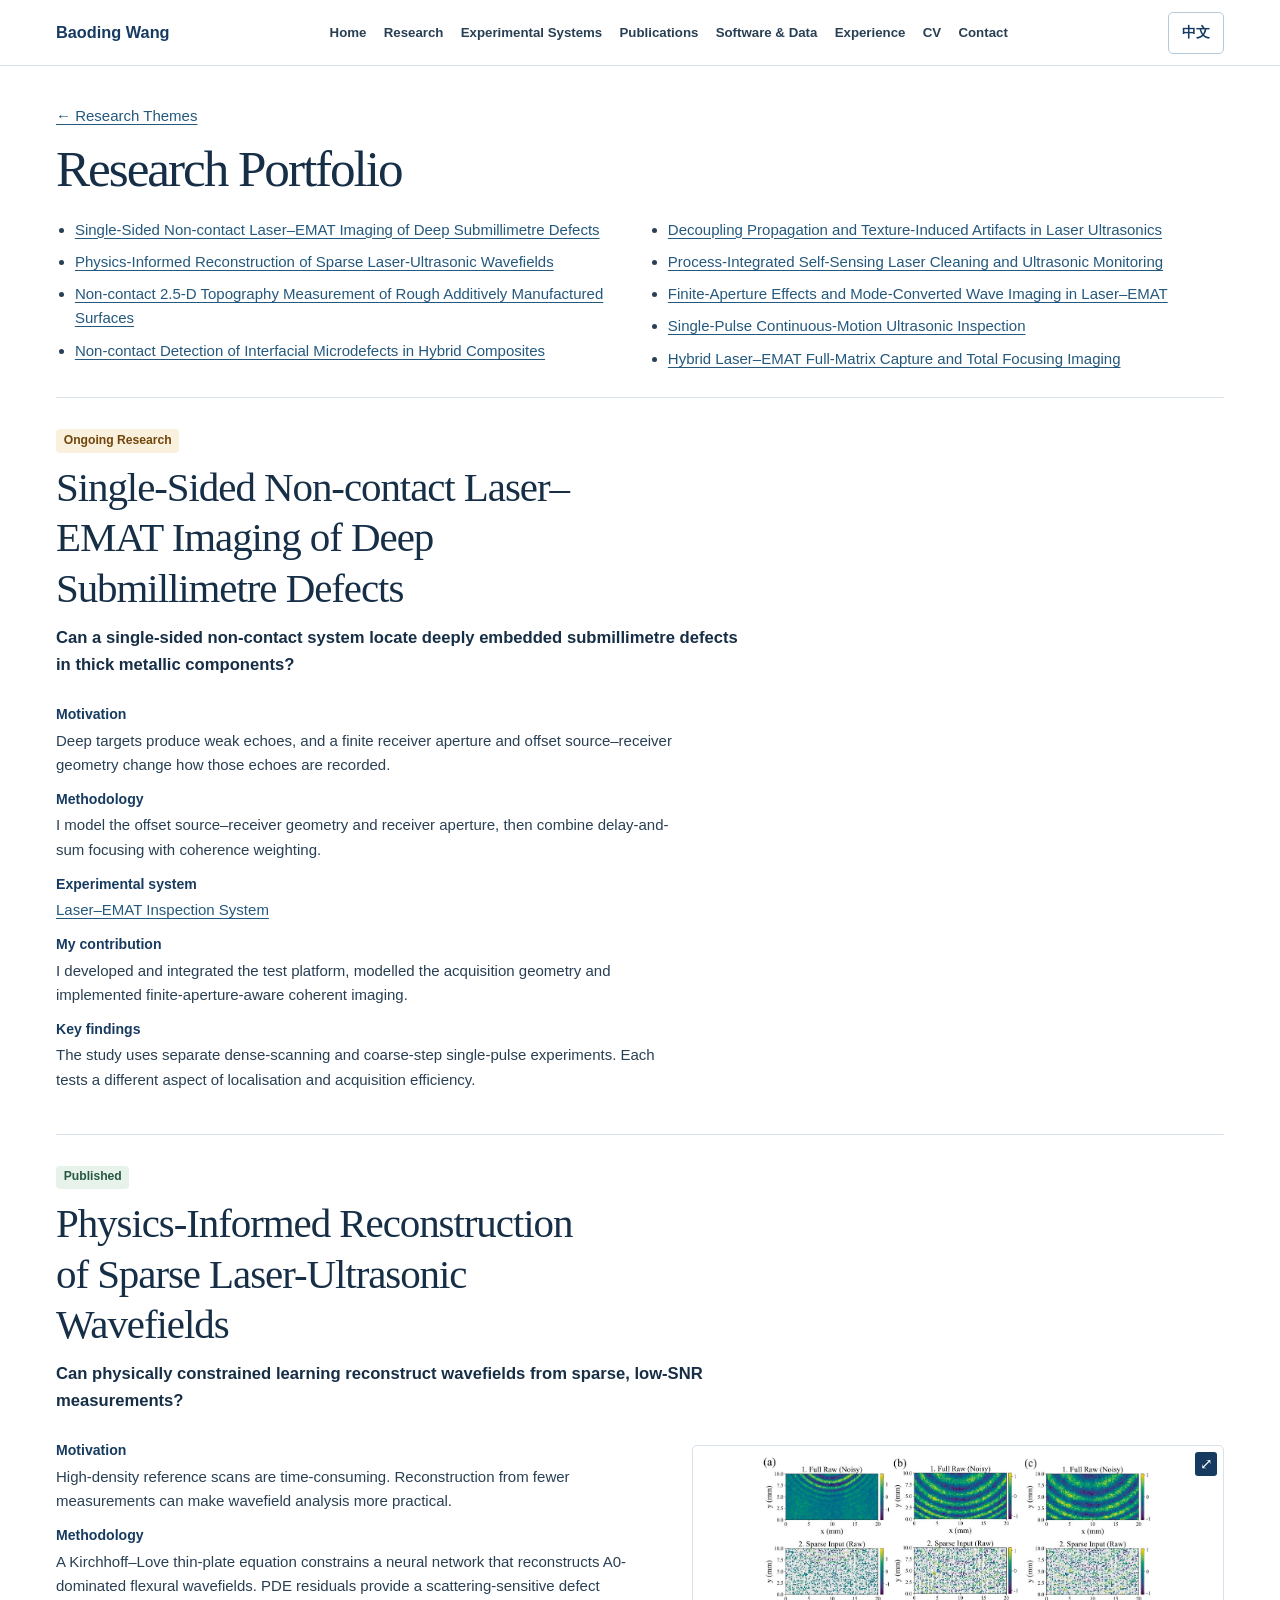
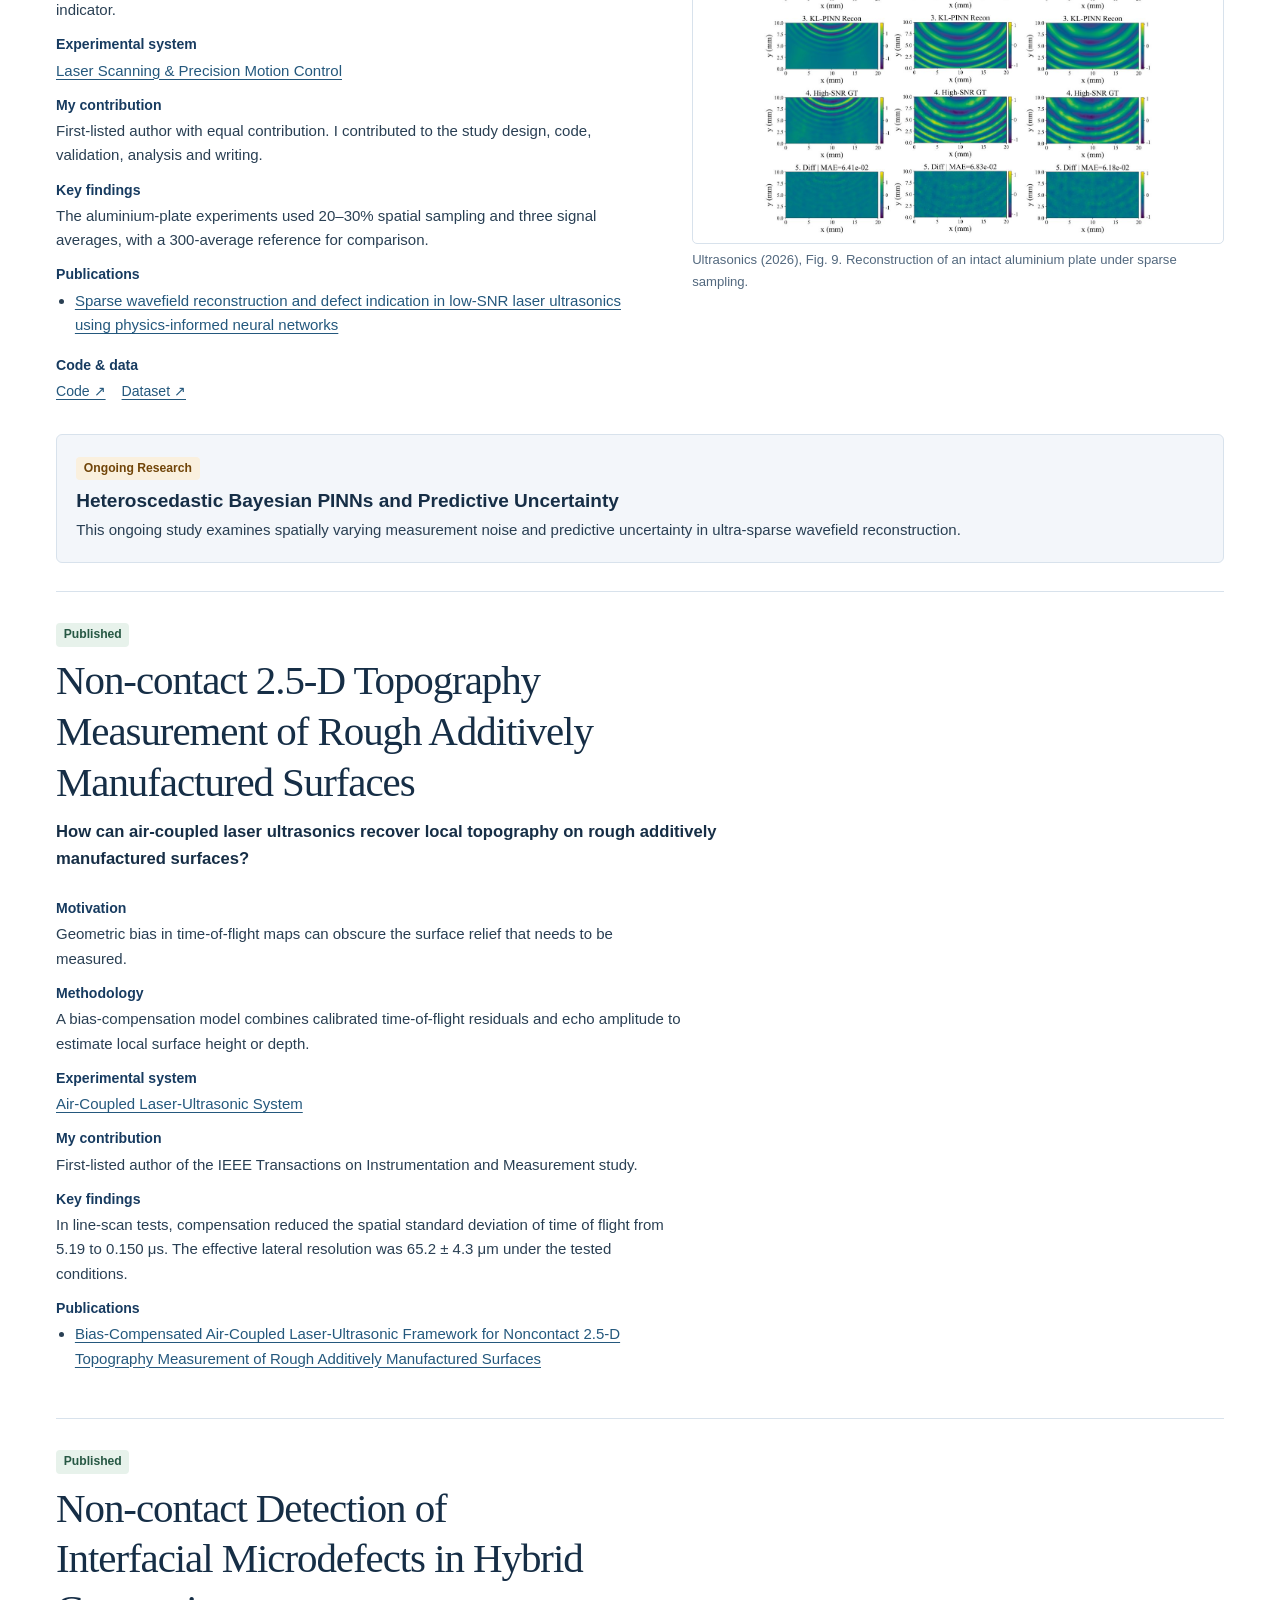
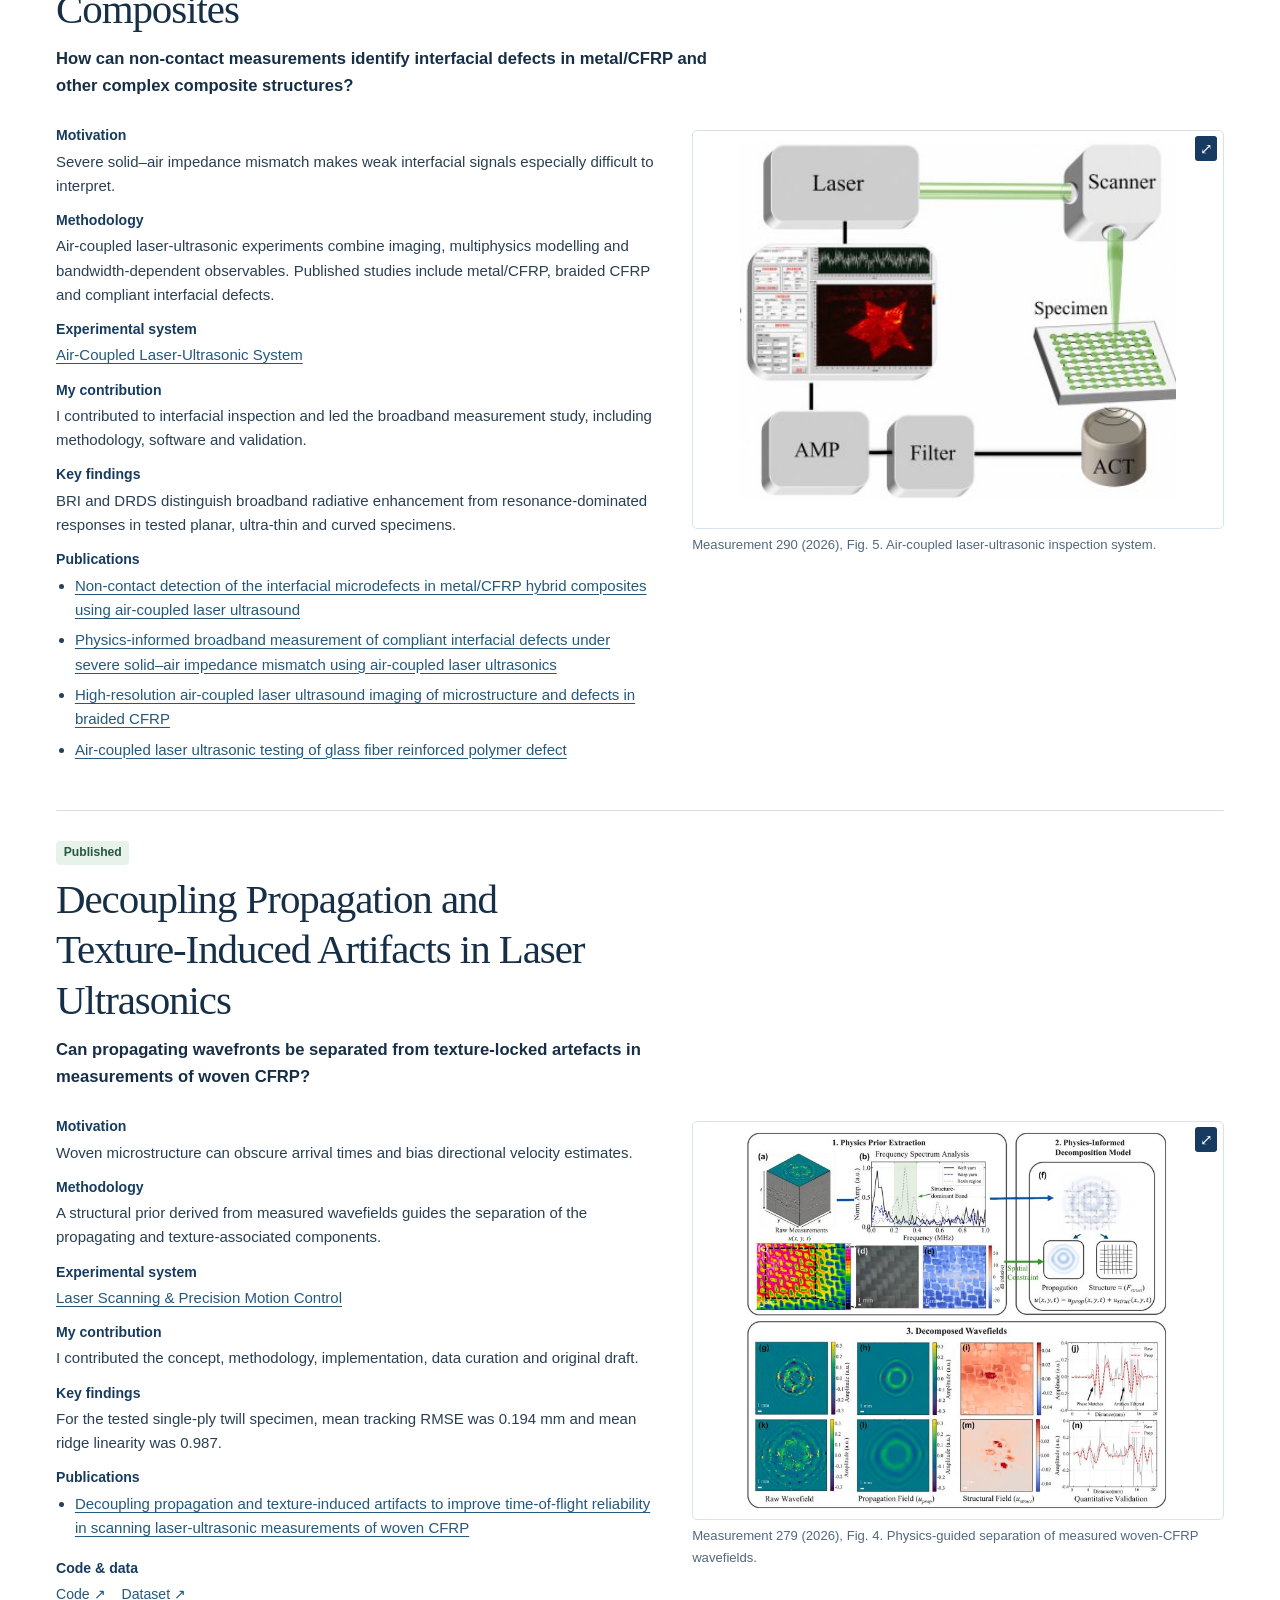
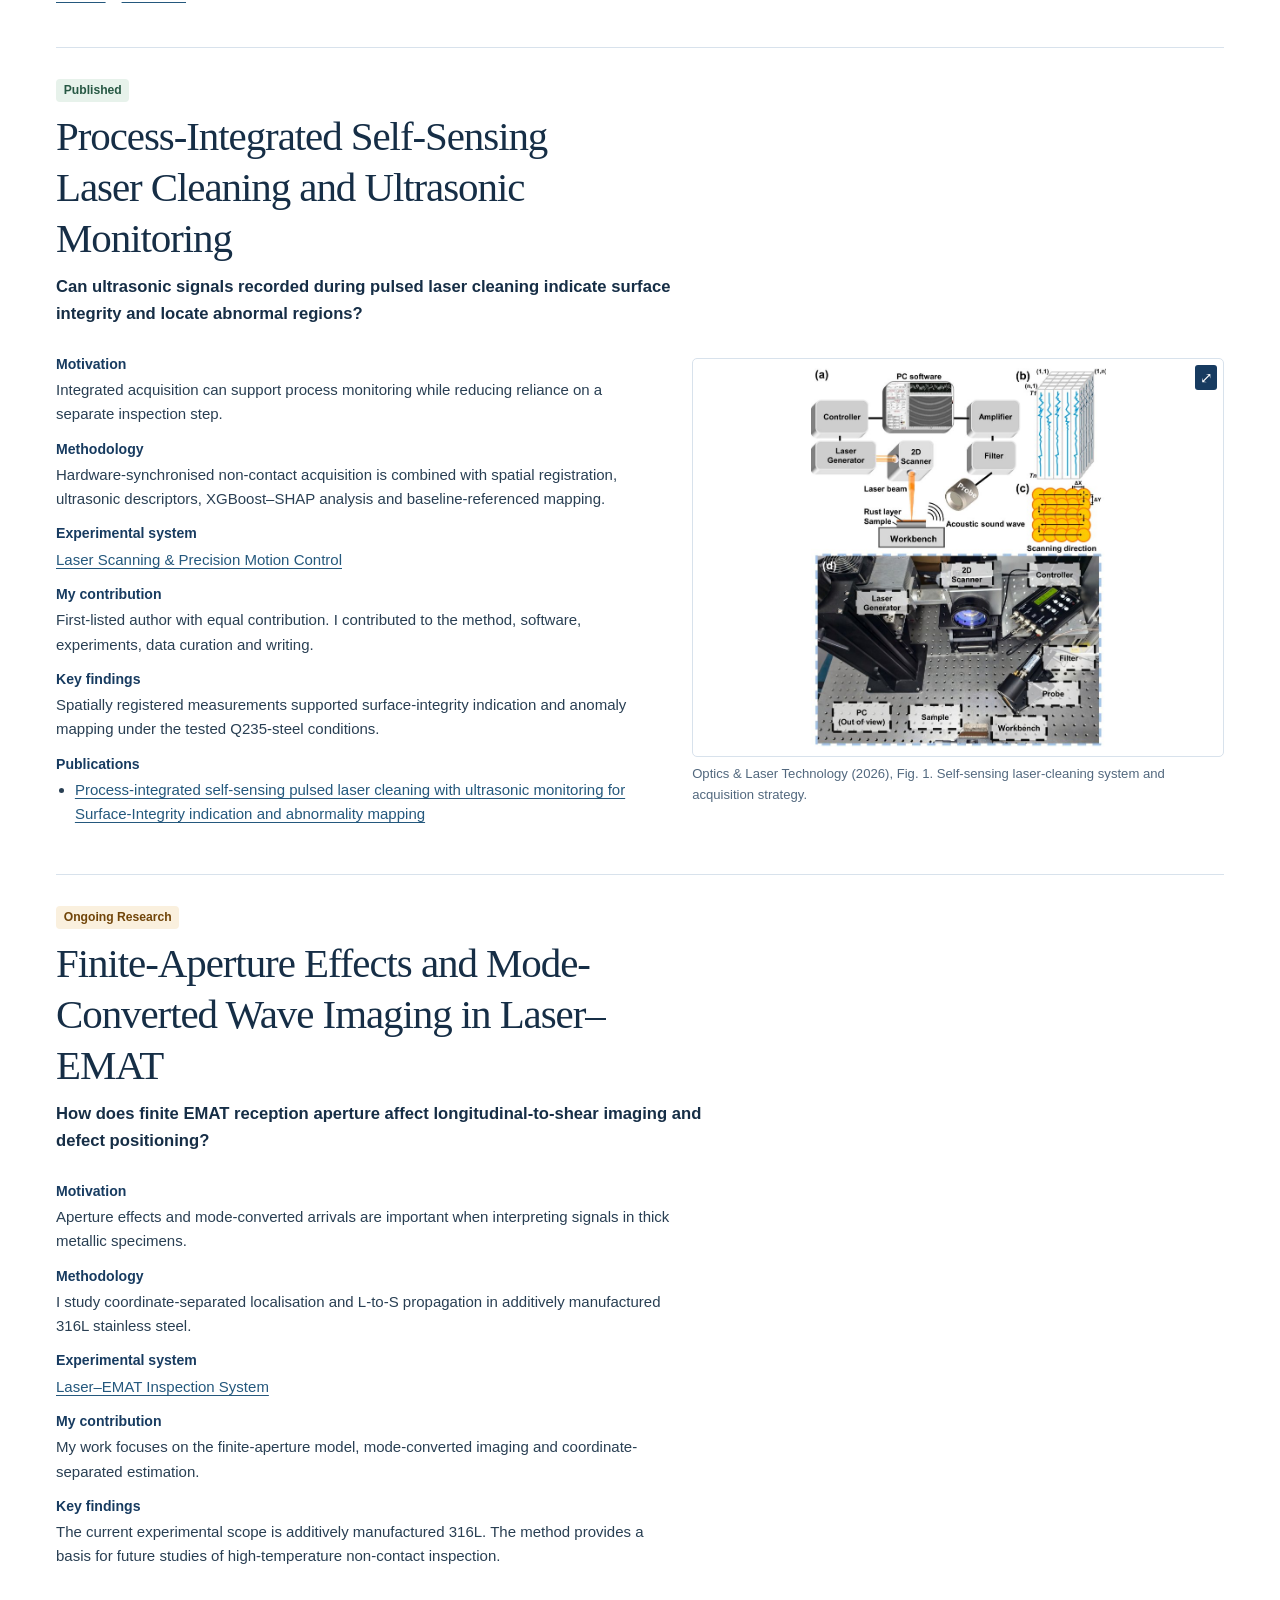
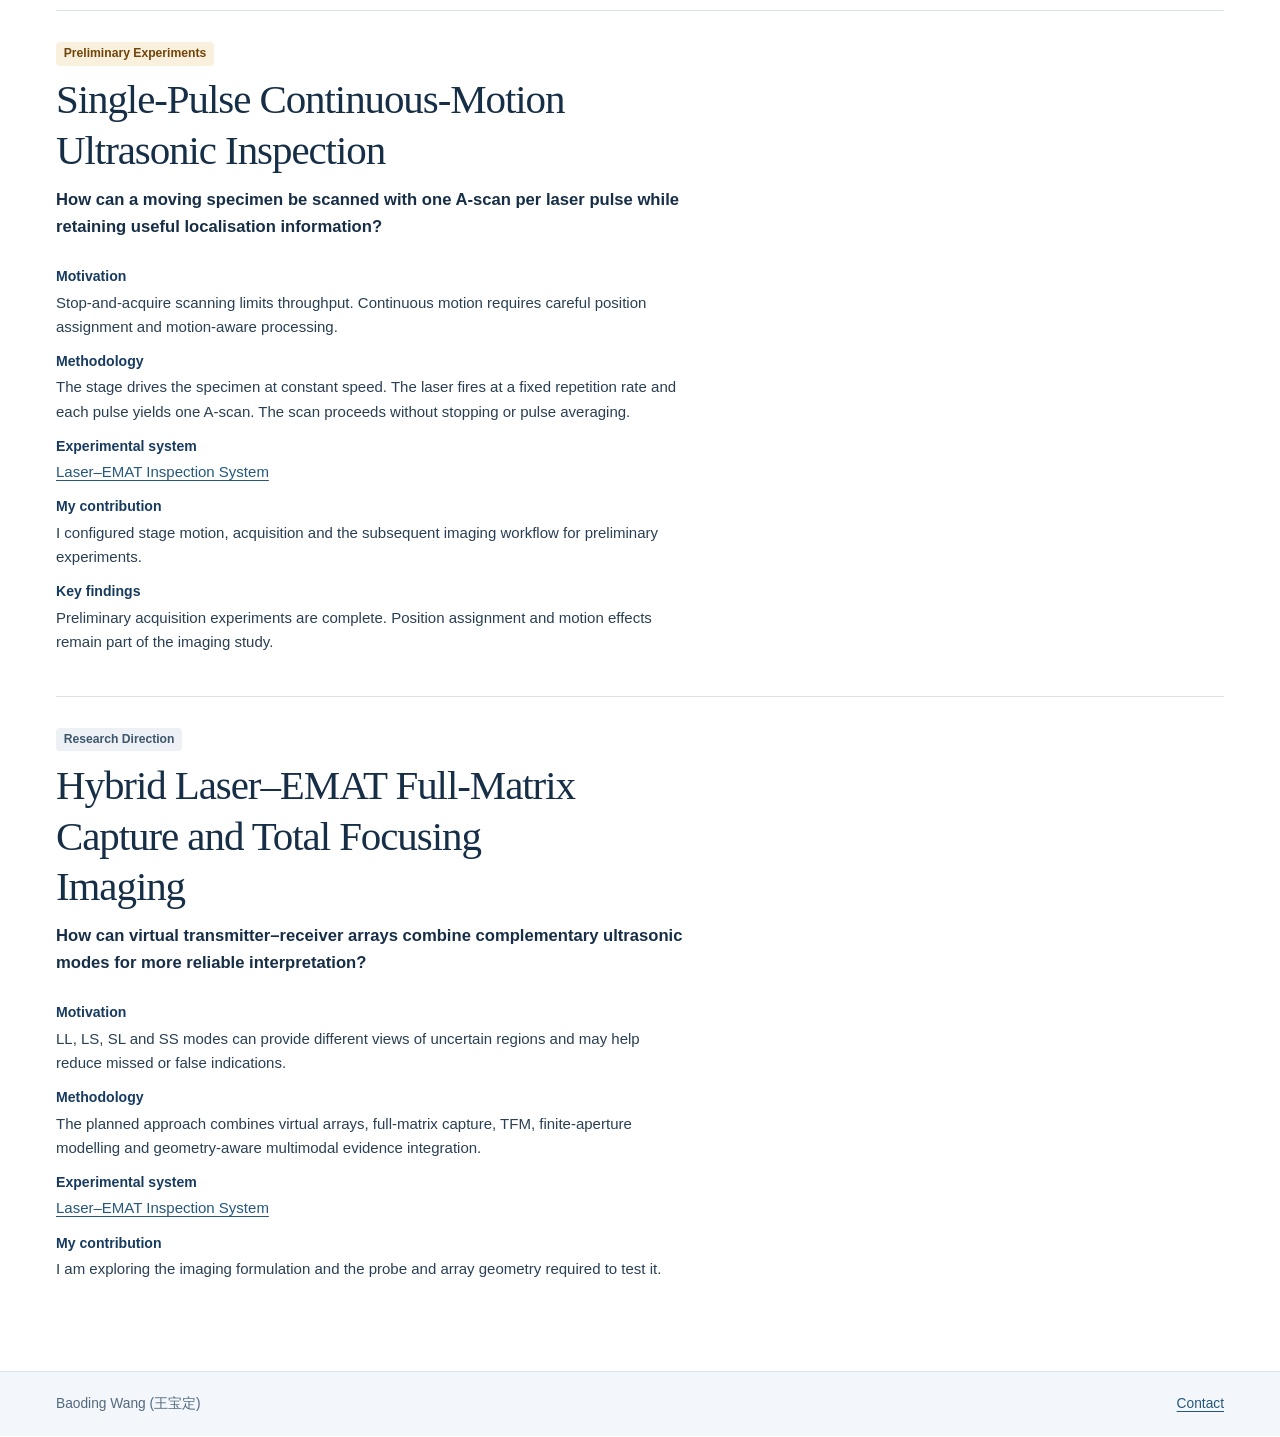
==== research.html @ 57d26bf5 "Rebuild academic homepage as a bilingual research portfolio" ====
<!doctype html>
<html lang="en"><head>
<meta charset="utf-8"><meta name="viewport" content="width=device-width, initial-scale=1">
<meta name="color-scheme" content="light">
<title>Research Portfolio | Baoding Wang</title>
<meta name="description" content="Research portfolio of Baoding Wang. Laser–EMAT, ultrasonic experimental systems, air-coupled measurements and physics-informed ultrasonic imaging.">
<link rel="canonical" href="https://wangbaoding0816.github.io/research.html"><link rel="icon" href="assets/favicon.svg" type="image/svg+xml">
<meta property="og:type" content="website">
<meta property="og:title" content="Research Portfolio | Baoding Wang"><meta property="og:description" content="Research portfolio of Baoding Wang. Laser–EMAT, ultrasonic experimental systems, air-coupled measurements and physics-informed ultrasonic imaging.">
<meta property="og:url" content="https://wangbaoding0816.github.io/research.html"><meta property="og:image" content="https://wangbaoding0816.github.io/assets/images/profile/social-preview.jpg">
<meta property="og:image:width" content="1200"><meta property="og:image:height" content="630">
<meta property="og:image:alt" content="Baoding Wang (王宝定) at Wuhan University">
<meta name="twitter:card" content="summary_large_image">
<script type="application/ld+json">{"@context": "https://schema.org", "@type": "Person", "@id": "https://wangbaoding0816.github.io/#baoding-wang", "name": "Baoding Wang", "alternateName": "王宝定", "url": "https://wangbaoding0816.github.io/", "image": "https://wangbaoding0816.github.io/assets/images/profile/baoding-wang.jpg", "jobTitle": "PhD Student in Mechanical Engineering", "email": "mailto:wangbaoding0522@gmail.com", "affiliation": {"@type": "CollegeOrUniversity", "name": "Wuhan University", "url": "https://en.whu.edu.cn/"}, "sameAs": ["https://github.com/wangbaoding0816", "https://orcid.org/0009-0000-5027-6273"], "knowsAbout": ["Laser ultrasonics", "Laser–EMAT", "Electromagnetic acoustic transducers", "Non-contact nondestructive evaluation", "Ultrasonic experimental systems", "Ultrasonic imaging", "Physics-informed neural networks", "Additive manufacturing inspection"]}</script>
<link rel="stylesheet" href="assets/academic.css">
<script src="assets/academic.js" defer></script>
</head><body data-title-en="Research Portfolio | Baoding Wang" data-title-zh="科研档案 | 王宝定">
<a class="skip" href="#main"><span class="en">Skip to content</span><span class="zh" lang="zh-CN">跳转到正文</span></a>
    <header class="topbar">
      <div class="topbar-inner">
        <a href="index.html#about" class="wordmark"><span class="en">Baoding Wang</span><span class="zh" lang="zh-CN">王宝定</span></a>
        <nav class="topnav" id="site-nav" aria-label="Main navigation" data-label-zh="主导航"><a href="index.html#about"><span class="en">Home</span><span class="zh" lang="zh-CN">首页</span></a><a href="#research"><span class="en">Research</span><span class="zh" lang="zh-CN">科学研究</span></a><a href="index.html#experimental-systems"><span class="en">Experimental Systems</span><span class="zh" lang="zh-CN">实验系统</span></a><a href="index.html#publications"><span class="en">Publications</span><span class="zh" lang="zh-CN">学术成果</span></a><a href="index.html#software-data"><span class="en">Software &amp; Data</span><span class="zh" lang="zh-CN">软件与数据</span></a><a href="index.html#experience"><span class="en">Experience</span><span class="zh" lang="zh-CN">个人经历</span></a><a href="index.html#cv"><span class="en">CV</span><span class="zh" lang="zh-CN">学术简历</span></a><a href="index.html#contact"><span class="en">Contact</span><span class="zh" lang="zh-CN">联系合作</span></a></nav>
        <div class="topbar-controls">
          <button id="menu-toggle" type="button" aria-controls="site-nav" aria-expanded="false" hidden><span class="en">Menu</span><span class="zh" lang="zh-CN">菜单</span></button>
          <button id="language" type="button" lang="zh-CN" hidden>中文</button>
        </div>
      </div>
    </header><main id="main" tabindex="-1"><div class="wrap archive" id="research">
      <header class="archive-header">
        <a href="index.html#research"><span class="en">← Research Themes</span><span class="zh" lang="zh-CN">← 核心研究方向</span></a>
        <h1><span class="en">Research Portfolio</span><span class="zh" lang="zh-CN">科研档案</span></h1>
        <ul class="project-index"><li><a href="#deep-laser-emat"><span class="en">Single-Sided Non-contact Laser–EMAT Imaging of Deep Submillimetre Defects</span><span class="zh" lang="zh-CN">单侧非接触 Laser–EMAT 深层亚毫米缺陷成像</span></a></li><li><a href="#sparse-wavefields"><span class="en">Physics-Informed Reconstruction of Sparse Laser-Ultrasonic Wavefields</span><span class="zh" lang="zh-CN">物理信息神经网络与稀疏激光超声波场重建</span></a></li><li><a href="#am-topography"><span class="en">Non-contact 2.5-D Topography Measurement of Rough Additively Manufactured Surfaces</span><span class="zh" lang="zh-CN">粗糙增材制造表面的非接触 2.5-D 形貌测量</span></a></li><li><a href="#hybrid-composites"><span class="en">Non-contact Detection of Interfacial Microdefects in Hybrid Composites</span><span class="zh" lang="zh-CN">混合复合材料界面微缺陷的非接触检测</span></a></li><li><a href="#propagation-texture"><span class="en">Decoupling Propagation and Texture-Induced Artifacts in Laser Ultrasonics</span><span class="zh" lang="zh-CN">激光超声传播波场与织构诱导伪影解耦</span></a></li><li><a href="#self-sensing-cleaning"><span class="en">Process-Integrated Self-Sensing Laser Cleaning and Ultrasonic Monitoring</span><span class="zh" lang="zh-CN">激光清洗过程集成超声自感知监测</span></a></li><li><a href="#mode-conversion"><span class="en">Finite-Aperture Effects and Mode-Converted Wave Imaging in Laser–EMAT</span><span class="zh" lang="zh-CN">Laser–EMAT 有限孔径效应与模式转换波成像</span></a></li><li><a href="#continuous-motion"><span class="en">Single-Pulse Continuous-Motion Ultrasonic Inspection</span><span class="zh" lang="zh-CN">单脉冲连续运动超声检测</span></a></li><li><a href="#hybrid-fmc-tfm"><span class="en">Hybrid Laser–EMAT Full-Matrix Capture and Total Focusing Imaging</span><span class="zh" lang="zh-CN">混合 Laser–EMAT 全矩阵采集与全聚焦成像</span></a></li></ul>
      </header>
      <div class="project-list" id="ongoing"><article class="project" id="deep-laser-emat">
          <div class="card-heading"><span class="status status-ongoing"><span class="en">Ongoing Research</span><span class="zh" lang="zh-CN">在研</span></span><h2><span class="en">Single-Sided Non-contact Laser–EMAT Imaging of Deep Submillimetre Defects</span><span class="zh" lang="zh-CN">单侧非接触 Laser–EMAT 深层亚毫米缺陷成像</span></h2></div>
          <p class="research-question"><span class="en">Can a single-sided non-contact system locate deeply embedded submillimetre defects in thick metallic components?</span><span class="zh" lang="zh-CN">能否用单侧非接触系统定位厚壁金属构件中的深层亚毫米缺陷？</span></p>
          <div class="project-content no-figure"><dl class="details-grid"><div><dt><span class="en">Motivation</span><span class="zh" lang="zh-CN">研究动机</span></dt><dd><span class="en">Deep targets produce weak echoes, and a finite receiver aperture and offset source–receiver geometry change how those echoes are recorded.</span><span class="zh" lang="zh-CN">深层目标回波较弱，有限接收孔径和偏置收发几何会改变回波的记录方式。</span></dd></div><div><dt><span class="en">Methodology</span><span class="zh" lang="zh-CN">研究方法</span></dt><dd><span class="en">I model the offset source–receiver geometry and receiver aperture, then combine delay-and-sum focusing with coherence weighting.</span><span class="zh" lang="zh-CN">对偏置收发几何和接收孔径建模，结合延时叠加聚焦与相干加权。</span></dd></div><div><dt><span class="en">Experimental system</span><span class="zh" lang="zh-CN">实验系统</span></dt><dd><a href="index.html#system-laser-emat"><span class="en">Laser–EMAT Inspection System</span><span class="zh" lang="zh-CN">激光–电磁超声检测系统</span></a></dd></div><div><dt><span class="en">My contribution</span><span class="zh" lang="zh-CN">个人贡献</span></dt><dd><span class="en">I developed and integrated the test platform, modelled the acquisition geometry and implemented finite-aperture-aware coherent imaging.</span><span class="zh" lang="zh-CN">搭建并集成实验平台，建立收发几何模型，实现有限孔径相干成像。</span></dd></div><div><dt><span class="en">Key findings</span><span class="zh" lang="zh-CN">主要结果</span></dt><dd><span class="en">The study uses separate dense-scanning and coarse-step single-pulse experiments. Each tests a different aspect of localisation and acquisition efficiency.</span><span class="zh" lang="zh-CN">研究分别采用密集扫查和粗步距单脉冲实验，分别检验定位表现与采集效率。</span></dd></div></dl></div>

        </article><article class="project" id="sparse-wavefields">
          <div class="card-heading"><span class="status status-published"><span class="en">Published</span><span class="zh" lang="zh-CN">已发表</span></span><h2><span class="en">Physics-Informed Reconstruction of Sparse Laser-Ultrasonic Wavefields</span><span class="zh" lang="zh-CN">物理信息神经网络与稀疏激光超声波场重建</span></h2></div>
          <p class="research-question"><span class="en">Can physically constrained learning reconstruct wavefields from sparse, low-SNR measurements?</span><span class="zh" lang="zh-CN">能否利用物理约束学习从稀疏、低信噪比测量中恢复波场？</span></p>
          <div class="project-content"><dl class="details-grid"><div><dt><span class="en">Motivation</span><span class="zh" lang="zh-CN">研究动机</span></dt><dd><span class="en">High-density reference scans are time-consuming. Reconstruction from fewer measurements can make wavefield analysis more practical.</span><span class="zh" lang="zh-CN">高密度参考扫查耗时较长，降低采样需求有助于波场分析的实际应用。</span></dd></div><div><dt><span class="en">Methodology</span><span class="zh" lang="zh-CN">研究方法</span></dt><dd><span class="en">A Kirchhoff–Love thin-plate equation constrains a neural network that reconstructs A0-dominated flexural wavefields. PDE residuals provide a scattering-sensitive defect indicator.</span><span class="zh" lang="zh-CN">以 Kirchhoff–Love 薄板方程约束神经网络，重建 A0 模态主导的弯曲波场，并以偏微分方程残差构建对散射敏感的缺陷指示。</span></dd></div><div><dt><span class="en">Experimental system</span><span class="zh" lang="zh-CN">实验系统</span></dt><dd><a href="index.html#system-motion-control"><span class="en">Laser Scanning &amp; Precision Motion Control</span><span class="zh" lang="zh-CN">激光扫描与精密运动控制</span></a></dd></div><div><dt><span class="en">My contribution</span><span class="zh" lang="zh-CN">个人贡献</span></dt><dd><span class="en">First-listed author with equal contribution. I contributed to the study design, code, validation, analysis and writing.</span><span class="zh" lang="zh-CN">列名第一、共同贡献，参与研究构思、软件开发、验证、分析与撰写。</span></dd></div><div><dt><span class="en">Key findings</span><span class="zh" lang="zh-CN">主要结果</span></dt><dd><span class="en">The aluminium-plate experiments used 20–30% spatial sampling and three signal averages, with a 300-average reference for comparison.</span><span class="zh" lang="zh-CN">铝板实验使用 20–30% 空间采样和 3 次平均，与 300 次平均的参考扫查比较。</span></dd></div><div><dt><span class="en">Publications</span><span class="zh" lang="zh-CN">关联论文</span></dt><dd><ul class="reference-list"><li><a href="index.html#paper-sparse-pinn"><span class="en">Sparse wavefield reconstruction and defect indication in low-SNR laser ultrasonics using physics-informed neural networks</span><span class="zh" lang="zh-CN">基于物理信息神经网络的低信噪比激光超声稀疏波场重建与缺陷指示</span></a></li></ul></dd></div><div><dt><span class="en">Code &amp; data</span><span class="zh" lang="zh-CN">代码与数据</span></dt><dd><div class="resource-links"><a href="https://github.com/wangbaoding0816/Laser_Ultrasound_Reconstruction_PINN" target="_blank" rel="noopener noreferrer"><span class="en">Code ↗</span><span class="zh" lang="zh-CN">代码 ↗</span></a><a href="https://github.com/wangbaoding0816/Laser_Ultrasound_Reconstruction_PINN/tree/main/data" target="_blank" rel="noopener noreferrer"><span class="en">Dataset ↗</span><span class="zh" lang="zh-CN">数据 ↗</span></a></div></dd></div></dl><figure class="research-visual">
      <a class="figure-link" href="assets/images/wavefield-reconstruction/pinn-wavefields.jpg" data-figure>
        <img src="assets/images/wavefield-reconstruction/pinn-wavefields.jpg" width="1057" height="1004" alt="Raw and sparsely sampled ultrasonic measurements, KL-PINN reconstructions, reference wavefields and error maps." data-alt-zh="原始与稀疏采样的超声测量、KL-PINN 重建、参考波场和误差图。" loading="lazy" decoding="async">
        <span class="figure-expand" aria-hidden="true">⤢</span>
      </a>
      <figcaption><span class="en">Ultrasonics (2026), Fig. 9. Reconstruction of an intact aluminium plate under sparse sampling.</span><span class="zh" lang="zh-CN">Ultrasonics（2026）图 9。稀疏采样条件下的完整铝板波场重建。</span></figcaption>
    </figure></div>
          <aside class="csc" id="bayesian-pinn"><span class="status status-ongoing"><span class="en">Ongoing Research</span><span class="zh" lang="zh-CN">在研</span></span><h3><span class="en">Heteroscedastic Bayesian PINNs and Predictive Uncertainty</span><span class="zh" lang="zh-CN">异方差贝叶斯 PINN 与预测不确定性</span></h3><p><span class="en">This ongoing study examines spatially varying measurement noise and predictive uncertainty in ultra-sparse wavefield reconstruction.</span><span class="zh" lang="zh-CN">该在研工作研究超稀疏波场重建中的空间变化测量噪声与预测不确定性。</span></p></aside>
        </article><article class="project" id="am-topography">
          <div class="card-heading"><span class="status status-published"><span class="en">Published</span><span class="zh" lang="zh-CN">已发表</span></span><h2><span class="en">Non-contact 2.5-D Topography Measurement of Rough Additively Manufactured Surfaces</span><span class="zh" lang="zh-CN">粗糙增材制造表面的非接触 2.5-D 形貌测量</span></h2></div>
          <p class="research-question"><span class="en">How can air-coupled laser ultrasonics recover local topography on rough additively manufactured surfaces?</span><span class="zh" lang="zh-CN">如何利用空耦激光超声重建粗糙增材制造表面的局部形貌？</span></p>
          <div class="project-content no-figure"><dl class="details-grid"><div><dt><span class="en">Motivation</span><span class="zh" lang="zh-CN">研究动机</span></dt><dd><span class="en">Geometric bias in time-of-flight maps can obscure the surface relief that needs to be measured.</span><span class="zh" lang="zh-CN">到时图中的几何偏差会掩盖待测表面起伏。</span></dd></div><div><dt><span class="en">Methodology</span><span class="zh" lang="zh-CN">研究方法</span></dt><dd><span class="en">A bias-compensation model combines calibrated time-of-flight residuals and echo amplitude to estimate local surface height or depth.</span><span class="zh" lang="zh-CN">通过偏差补偿将标定后的飞行时间残差与回波幅值结合，估计局部表面高度或深度。</span></dd></div><div><dt><span class="en">Experimental system</span><span class="zh" lang="zh-CN">实验系统</span></dt><dd><a href="index.html#system-air-coupled"><span class="en">Air-Coupled Laser-Ultrasonic System</span><span class="zh" lang="zh-CN">空耦激光超声检测系统</span></a></dd></div><div><dt><span class="en">My contribution</span><span class="zh" lang="zh-CN">个人贡献</span></dt><dd><span class="en">First-listed author of the IEEE Transactions on Instrumentation and Measurement study.</span><span class="zh" lang="zh-CN">IEEE Transactions on Instrumentation and Measurement 论文列名第一。</span></dd></div><div><dt><span class="en">Key findings</span><span class="zh" lang="zh-CN">主要结果</span></dt><dd><span class="en">In line-scan tests, compensation reduced the spatial standard deviation of time of flight from 5.19 to 0.150 μs. The effective lateral resolution was 65.2 ± 4.3 μm under the tested conditions.</span><span class="zh" lang="zh-CN">直线扫查中，补偿将飞行时间的空间标准差从 5.19 μs 降至 0.150 μs。测试条件下有效横向分辨率为 65.2 ± 4.3 μm。</span></dd></div><div><dt><span class="en">Publications</span><span class="zh" lang="zh-CN">关联论文</span></dt><dd><ul class="reference-list"><li><a href="index.html#paper-tim-topography"><span class="en">Bias-Compensated Air-Coupled Laser-Ultrasonic Framework for Noncontact 2.5-D Topography Measurement of Rough Additively Manufactured Surfaces</span><span class="zh" lang="zh-CN">基于偏差补偿空耦激光超声框架的增材制造粗糙表面非接触 2.5-D 形貌测量</span></a></li></ul></dd></div></dl></div>

        </article><article class="project" id="hybrid-composites">
          <div class="card-heading"><span class="status status-published"><span class="en">Published</span><span class="zh" lang="zh-CN">已发表</span></span><h2><span class="en">Non-contact Detection of Interfacial Microdefects in Hybrid Composites</span><span class="zh" lang="zh-CN">混合复合材料界面微缺陷的非接触检测</span></h2></div>
          <p class="research-question"><span class="en">How can non-contact measurements identify interfacial defects in metal/CFRP and other complex composite structures?</span><span class="zh" lang="zh-CN">如何用非接触测量识别金属/CFRP 及其他复杂复合结构中的界面缺陷？</span></p>
          <div class="project-content"><dl class="details-grid"><div><dt><span class="en">Motivation</span><span class="zh" lang="zh-CN">研究动机</span></dt><dd><span class="en">Severe solid–air impedance mismatch makes weak interfacial signals especially difficult to interpret.</span><span class="zh" lang="zh-CN">严重固–气声阻抗失配使弱界面信号难以判读。</span></dd></div><div><dt><span class="en">Methodology</span><span class="zh" lang="zh-CN">研究方法</span></dt><dd><span class="en">Air-coupled laser-ultrasonic experiments combine imaging, multiphysics modelling and bandwidth-dependent observables. Published studies include metal/CFRP, braided CFRP and compliant interfacial defects.</span><span class="zh" lang="zh-CN">结合空耦激光超声成像、多物理场建模及频带相关表征，已发表研究涵盖金属/CFRP、编织 CFRP 和柔性界面缺陷。</span></dd></div><div><dt><span class="en">Experimental system</span><span class="zh" lang="zh-CN">实验系统</span></dt><dd><a href="index.html#system-air-coupled"><span class="en">Air-Coupled Laser-Ultrasonic System</span><span class="zh" lang="zh-CN">空耦激光超声检测系统</span></a></dd></div><div><dt><span class="en">My contribution</span><span class="zh" lang="zh-CN">个人贡献</span></dt><dd><span class="en">I contributed to interfacial inspection and led the broadband measurement study, including methodology, software and validation.</span><span class="zh" lang="zh-CN">参与界面检测研究，并在宽带测量研究中承担方法设计、软件开发和实验验证。</span></dd></div><div><dt><span class="en">Key findings</span><span class="zh" lang="zh-CN">主要结果</span></dt><dd><span class="en">BRI and DRDS distinguish broadband radiative enhancement from resonance-dominated responses in tested planar, ultra-thin and curved specimens.</span><span class="zh" lang="zh-CN">BRI 和 DRDS 在所测试的平面、超薄和曲面试件中区分宽带辐射增强与共振主导响应。</span></dd></div><div><dt><span class="en">Publications</span><span class="zh" lang="zh-CN">关联论文</span></dt><dd><ul class="reference-list"><li><a href="index.html#paper-metal-cfrp"><span class="en">Non-contact detection of the interfacial microdefects in metal/CFRP hybrid composites using air-coupled laser ultrasound</span><span class="zh" lang="zh-CN">基于空耦激光超声的金属/CFRP 混合复合材料界面微缺陷非接触检测</span></a></li><li><a href="index.html#paper-broadband-interface"><span class="en">Physics-informed broadband measurement of compliant interfacial defects under severe solid–air impedance mismatch using air-coupled laser ultrasonics</span><span class="zh" lang="zh-CN">严重固–气声阻抗失配条件下基于空耦激光超声的柔性界面缺陷物理信息宽带测量</span></a></li><li><a href="index.html#paper-braided-cfrp"><span class="en">High-resolution air-coupled laser ultrasound imaging of microstructure and defects in braided CFRP</span><span class="zh" lang="zh-CN">编织 CFRP 微观结构及缺陷的高分辨率空耦激光超声成像</span></a></li><li><a href="index.html#paper-gfrp"><span class="en">Air-coupled laser ultrasonic testing of glass fiber reinforced polymer defect</span><span class="zh" lang="zh-CN">玻璃钢缺陷的空耦激光超声检测</span></a></li></ul></dd></div></dl><figure class="research-visual">
      <a class="figure-link" href="assets/images/air-coupled-laser-ultrasonics/air-coupled-system.jpg" data-figure>
        <img src="assets/images/air-coupled-laser-ultrasonics/air-coupled-system.jpg" width="395" height="344" alt="Schematic of laser excitation, scanner, specimen and air-coupled ultrasonic receiver." data-alt-zh="激光激励、扫描装置、试件和空耦超声接收器示意图。" loading="lazy" decoding="async">
        <span class="figure-expand" aria-hidden="true">⤢</span>
      </a>
      <figcaption><span class="en">Measurement 290 (2026), Fig. 5. Air-coupled laser-ultrasonic inspection system.</span><span class="zh" lang="zh-CN">Measurement 290（2026）图 5。空耦激光超声检测系统。</span></figcaption>
    </figure></div>

        </article><article class="project" id="propagation-texture">
          <div class="card-heading"><span class="status status-published"><span class="en">Published</span><span class="zh" lang="zh-CN">已发表</span></span><h2><span class="en">Decoupling Propagation and Texture-Induced Artifacts in Laser Ultrasonics</span><span class="zh" lang="zh-CN">激光超声传播波场与织构诱导伪影解耦</span></h2></div>
          <p class="research-question"><span class="en">Can propagating wavefronts be separated from texture-locked artefacts in measurements of woven CFRP?</span><span class="zh" lang="zh-CN">能否将编织 CFRP 测量中的传播波前与跟随织构的伪影分开？</span></p>
          <div class="project-content"><dl class="details-grid"><div><dt><span class="en">Motivation</span><span class="zh" lang="zh-CN">研究动机</span></dt><dd><span class="en">Woven microstructure can obscure arrival times and bias directional velocity estimates.</span><span class="zh" lang="zh-CN">编织微结构会干扰到时提取，并使方向波速估计产生偏差。</span></dd></div><div><dt><span class="en">Methodology</span><span class="zh" lang="zh-CN">研究方法</span></dt><dd><span class="en">A structural prior derived from measured wavefields guides the separation of the propagating and texture-associated components.</span><span class="zh" lang="zh-CN">以实测波场提取的结构先验，引导传播分量与织构相关分量的分离。</span></dd></div><div><dt><span class="en">Experimental system</span><span class="zh" lang="zh-CN">实验系统</span></dt><dd><a href="index.html#system-motion-control"><span class="en">Laser Scanning &amp; Precision Motion Control</span><span class="zh" lang="zh-CN">激光扫描与精密运动控制</span></a></dd></div><div><dt><span class="en">My contribution</span><span class="zh" lang="zh-CN">个人贡献</span></dt><dd><span class="en">I contributed the concept, methodology, implementation, data curation and original draft.</span><span class="zh" lang="zh-CN">负责研究构思、方法设计、程序实现、数据整理与初稿撰写。</span></dd></div><div><dt><span class="en">Key findings</span><span class="zh" lang="zh-CN">主要结果</span></dt><dd><span class="en">For the tested single-ply twill specimen, mean tracking RMSE was 0.194 mm and mean ridge linearity was 0.987.</span><span class="zh" lang="zh-CN">在测试的单层斜纹试件中，平均跟踪 RMSE 为 0.194 mm，平均脊线线性度为 0.987。</span></dd></div><div><dt><span class="en">Publications</span><span class="zh" lang="zh-CN">关联论文</span></dt><dd><ul class="reference-list"><li><a href="index.html#paper-woven-separation"><span class="en">Decoupling propagation and texture-induced artifacts to improve time-of-flight reliability in scanning laser-ultrasonic measurements of woven CFRP</span><span class="zh" lang="zh-CN">传播与织构诱导伪影解耦以提高编织 CFRP 扫描激光超声测量的到时可靠性</span></a></li></ul></dd></div><div><dt><span class="en">Code &amp; data</span><span class="zh" lang="zh-CN">代码与数据</span></dt><dd><div class="resource-links"><a href="https://github.com/wangbaoding0816/Woven_CFRP_Wavefield_Separation" target="_blank" rel="noopener noreferrer"><span class="en">Code ↗</span><span class="zh" lang="zh-CN">代码 ↗</span></a><a href="https://zenodo.org/records/18168499" target="_blank" rel="noopener noreferrer"><span class="en">Dataset ↗</span><span class="zh" lang="zh-CN">数据 ↗</span></a></div></dd></div></dl><figure class="research-visual">
      <a class="figure-link" href="assets/images/composites/woven-cfrp.jpg" data-figure>
        <img src="assets/images/composites/woven-cfrp.jpg" width="693" height="617" alt="Structural prior, propagation–texture decomposition and comparisons of measured and decomposed wavefields." data-alt-zh="结构先验、传播–织构解耦及实测波场与分解结果对比。" loading="lazy" decoding="async">
        <span class="figure-expand" aria-hidden="true">⤢</span>
      </a>
      <figcaption><span class="en">Measurement 279 (2026), Fig. 4. Physics-guided separation of measured woven-CFRP wavefields.</span><span class="zh" lang="zh-CN">Measurement 279（2026）图 4。编织 CFRP 实测波场的物理引导分离。</span></figcaption>
    </figure></div>

        </article><article class="project" id="self-sensing-cleaning">
          <div class="card-heading"><span class="status status-published"><span class="en">Published</span><span class="zh" lang="zh-CN">已发表</span></span><h2><span class="en">Process-Integrated Self-Sensing Laser Cleaning and Ultrasonic Monitoring</span><span class="zh" lang="zh-CN">激光清洗过程集成超声自感知监测</span></h2></div>
          <p class="research-question"><span class="en">Can ultrasonic signals recorded during pulsed laser cleaning indicate surface integrity and locate abnormal regions?</span><span class="zh" lang="zh-CN">脉冲激光清洗过程中获得的超声信号能否用于表面完整性指示与异常定位？</span></p>
          <div class="project-content"><dl class="details-grid"><div><dt><span class="en">Motivation</span><span class="zh" lang="zh-CN">研究动机</span></dt><dd><span class="en">Integrated acquisition can support process monitoring while reducing reliance on a separate inspection step.</span><span class="zh" lang="zh-CN">过程集成采集可支持加工监测，减少对单独检测步骤的依赖。</span></dd></div><div><dt><span class="en">Methodology</span><span class="zh" lang="zh-CN">研究方法</span></dt><dd><span class="en">Hardware-synchronised non-contact acquisition is combined with spatial registration, ultrasonic descriptors, XGBoost–SHAP analysis and baseline-referenced mapping.</span><span class="zh" lang="zh-CN">将硬件同步非接触采集与空间配准、超声特征、XGBoost–SHAP 分析和基线参照映射相结合。</span></dd></div><div><dt><span class="en">Experimental system</span><span class="zh" lang="zh-CN">实验系统</span></dt><dd><a href="index.html#system-motion-control"><span class="en">Laser Scanning &amp; Precision Motion Control</span><span class="zh" lang="zh-CN">激光扫描与精密运动控制</span></a></dd></div><div><dt><span class="en">My contribution</span><span class="zh" lang="zh-CN">个人贡献</span></dt><dd><span class="en">First-listed author with equal contribution. I contributed to the method, software, experiments, data curation and writing.</span><span class="zh" lang="zh-CN">列名第一、共同贡献，参与方法设计、软件开发、实验、数据整理与撰写。</span></dd></div><div><dt><span class="en">Key findings</span><span class="zh" lang="zh-CN">主要结果</span></dt><dd><span class="en">Spatially registered measurements supported surface-integrity indication and anomaly mapping under the tested Q235-steel conditions.</span><span class="zh" lang="zh-CN">在所测试的 Q235 钢工况下，通过空间配准测量实现表面完整性指示与异常映射。</span></dd></div><div><dt><span class="en">Publications</span><span class="zh" lang="zh-CN">关联论文</span></dt><dd><ul class="reference-list"><li><a href="index.html#paper-laser-cleaning"><span class="en">Process-integrated self-sensing pulsed laser cleaning with ultrasonic monitoring for Surface-Integrity indication and abnormality mapping</span><span class="zh" lang="zh-CN">面向表面完整性指示与异常映射的脉冲激光清洗过程集成自感知超声监测</span></a></li></ul></dd></div></dl><figure class="research-visual">
      <a class="figure-link" href="assets/images/laser-cleaning/laser-cleaning.jpg" data-figure>
        <img src="assets/images/laser-cleaning/laser-cleaning.jpg" width="677" height="870" alt="Photograph and schematic of the laser-cleaning apparatus and scanning sequence." data-alt-zh="激光清洗装置实物、系统示意和扫描时序。" loading="lazy" decoding="async">
        <span class="figure-expand" aria-hidden="true">⤢</span>
      </a>
      <figcaption><span class="en">Optics &amp; Laser Technology (2026), Fig. 1. Self-sensing laser-cleaning system and acquisition strategy.</span><span class="zh" lang="zh-CN">Optics &amp; Laser Technology（2026）图 1。自感知激光清洗实验平台与采集策略。</span></figcaption>
    </figure></div>

        </article><article class="project" id="mode-conversion">
          <div class="card-heading"><span class="status status-ongoing"><span class="en">Ongoing Research</span><span class="zh" lang="zh-CN">在研</span></span><h2><span class="en">Finite-Aperture Effects and Mode-Converted Wave Imaging in Laser–EMAT</span><span class="zh" lang="zh-CN">Laser–EMAT 有限孔径效应与模式转换波成像</span></h2></div>
          <p class="research-question"><span class="en">How does finite EMAT reception aperture affect longitudinal-to-shear imaging and defect positioning?</span><span class="zh" lang="zh-CN">有限 EMAT 接收孔径如何影响纵波–横波成像与缺陷定位？</span></p>
          <div class="project-content no-figure"><dl class="details-grid"><div><dt><span class="en">Motivation</span><span class="zh" lang="zh-CN">研究动机</span></dt><dd><span class="en">Aperture effects and mode-converted arrivals are important when interpreting signals in thick metallic specimens.</span><span class="zh" lang="zh-CN">在厚金属试件中解释超声信号时，需要考虑有限孔径效应与模式转换到达。</span></dd></div><div><dt><span class="en">Methodology</span><span class="zh" lang="zh-CN">研究方法</span></dt><dd><span class="en">I study coordinate-separated localisation and L-to-S propagation in additively manufactured 316L stainless steel.</span><span class="zh" lang="zh-CN">研究增材制造 316L 不锈钢中的坐标分离定位与纵–横波模式转换。</span></dd></div><div><dt><span class="en">Experimental system</span><span class="zh" lang="zh-CN">实验系统</span></dt><dd><a href="index.html#system-laser-emat"><span class="en">Laser–EMAT Inspection System</span><span class="zh" lang="zh-CN">激光–电磁超声检测系统</span></a></dd></div><div><dt><span class="en">My contribution</span><span class="zh" lang="zh-CN">个人贡献</span></dt><dd><span class="en">My work focuses on the finite-aperture model, mode-converted imaging and coordinate-separated estimation.</span><span class="zh" lang="zh-CN">负责有限孔径建模、模式转换波成像与坐标分离估计。</span></dd></div><div><dt><span class="en">Key findings</span><span class="zh" lang="zh-CN">主要结果</span></dt><dd><span class="en">The current experimental scope is additively manufactured 316L. The method provides a basis for future studies of high-temperature non-contact inspection.</span><span class="zh" lang="zh-CN">当前实验范围为增材制造 316L，为后续高温非接触检测研究提供方法基础。</span></dd></div></dl></div>

        </article><article class="project" id="continuous-motion">
          <div class="card-heading"><span class="status status-preliminary"><span class="en">Preliminary Experiments</span><span class="zh" lang="zh-CN">初步实验</span></span><h2><span class="en">Single-Pulse Continuous-Motion Ultrasonic Inspection</span><span class="zh" lang="zh-CN">单脉冲连续运动超声检测</span></h2></div>
          <p class="research-question"><span class="en">How can a moving specimen be scanned with one A-scan per laser pulse while retaining useful localisation information?</span><span class="zh" lang="zh-CN">如何在试件连续运动条件下实现每个激光脉冲采集一条 A-scan，并保留有用的定位信息？</span></p>
          <div class="project-content no-figure"><dl class="details-grid"><div><dt><span class="en">Motivation</span><span class="zh" lang="zh-CN">研究动机</span></dt><dd><span class="en">Stop-and-acquire scanning limits throughput. Continuous motion requires careful position assignment and motion-aware processing.</span><span class="zh" lang="zh-CN">停走式采集限制检测效率。连续运动条件下需要合理分配采集位置并考虑运动对成像的影响。</span></dd></div><div><dt><span class="en">Methodology</span><span class="zh" lang="zh-CN">研究方法</span></dt><dd><span class="en">The stage drives the specimen at constant speed. The laser fires at a fixed repetition rate and each pulse yields one A-scan. The scan proceeds without stopping or pulse averaging.</span><span class="zh" lang="zh-CN">运动平台带动试件匀速运动，激光以固定重复频率发射，每脉冲采集一条 A-scan，扫查过程中不停顿、不平均。</span></dd></div><div><dt><span class="en">Experimental system</span><span class="zh" lang="zh-CN">实验系统</span></dt><dd><a href="index.html#system-laser-emat"><span class="en">Laser–EMAT Inspection System</span><span class="zh" lang="zh-CN">激光–电磁超声检测系统</span></a></dd></div><div><dt><span class="en">My contribution</span><span class="zh" lang="zh-CN">个人贡献</span></dt><dd><span class="en">I configured stage motion, acquisition and the subsequent imaging workflow for preliminary experiments.</span><span class="zh" lang="zh-CN">负责初步实验的运动平台、采集配置及后续成像流程。</span></dd></div><div><dt><span class="en">Key findings</span><span class="zh" lang="zh-CN">主要结果</span></dt><dd><span class="en">Preliminary acquisition experiments are complete. Position assignment and motion effects remain part of the imaging study.</span><span class="zh" lang="zh-CN">已完成初步采集实验，位置分配与运动影响仍是成像研究问题。</span></dd></div></dl></div>

        </article><article class="project" id="hybrid-fmc-tfm">
          <div class="card-heading"><span class="status status-future"><span class="en">Research Direction</span><span class="zh" lang="zh-CN">拟开展方向</span></span><h2><span class="en">Hybrid Laser–EMAT Full-Matrix Capture and Total Focusing Imaging</span><span class="zh" lang="zh-CN">混合 Laser–EMAT 全矩阵采集与全聚焦成像</span></h2></div>
          <p class="research-question"><span class="en">How can virtual transmitter–receiver arrays combine complementary ultrasonic modes for more reliable interpretation?</span><span class="zh" lang="zh-CN">如何用虚拟收发阵列融合不同超声模式的互补信息，提高判读可靠性？</span></p>
          <div class="project-content no-figure"><dl class="details-grid"><div><dt><span class="en">Motivation</span><span class="zh" lang="zh-CN">研究动机</span></dt><dd><span class="en">LL, LS, SL and SS modes can provide different views of uncertain regions and may help reduce missed or false indications.</span><span class="zh" lang="zh-CN">LL、LS、SL 和 SS 模式可为单一模式下的不确定区域提供互补信息，有望减少漏检与误判。</span></dd></div><div><dt><span class="en">Methodology</span><span class="zh" lang="zh-CN">研究方法</span></dt><dd><span class="en">The planned approach combines virtual arrays, full-matrix capture, TFM, finite-aperture modelling and geometry-aware multimodal evidence integration.</span><span class="zh" lang="zh-CN">拟结合虚拟阵列、全矩阵采集、全聚焦法、有限孔径建模和考虑收发几何的多模态证据融合。</span></dd></div><div><dt><span class="en">Experimental system</span><span class="zh" lang="zh-CN">实验系统</span></dt><dd><a href="index.html#system-laser-emat"><span class="en">Laser–EMAT Inspection System</span><span class="zh" lang="zh-CN">激光–电磁超声检测系统</span></a></dd></div><div><dt><span class="en">My contribution</span><span class="zh" lang="zh-CN">个人贡献</span></dt><dd><span class="en">I am exploring the imaging formulation and the probe and array geometry required to test it.</span><span class="zh" lang="zh-CN">正在探索成像模型，以及用于实验验证的探头与阵列几何。</span></dd></div></dl></div>

        </article></div>
    </div></main>
<footer class="footer"><div class="wrap footer-inner">
  <span>Baoding Wang (王宝定)</span>
  <a href="index.html#contact"><span class="en">Contact</span><span class="zh" lang="zh-CN">联系合作</span></a>
</div></footer>
<dialog id="figure-dialog" aria-labelledby="figure-caption">
  <div class="dialog-toolbar">
    <a id="figure-original" target="_blank" rel="noopener noreferrer"><span class="en">Open full-resolution image ↗</span><span class="zh" lang="zh-CN">打开原图 ↗</span></a>
    <button id="figure-close" class="button" type="button"><span class="en">Close</span><span class="zh" lang="zh-CN">关闭</span></button>
  </div>
  <figure><img id="figure-full" alt=""><figcaption id="figure-caption"></figcaption></figure>
</dialog>
<p class="sr-only" id="feedback" role="status"></p>
</body></html>
---- assets/academic.css ----
/* Bilingual academic site · layout and visual tokens */
:root {
  color-scheme: light;
  --navy: #173b60;
  --blue: #24587d;
  --ink: #162e46;
  --text: #293f53;
  --muted: #52687e;
  --line: #d8e2ec;
  --pale: #f3f6fa;
  --paper: #fff;
  --measure: 1168px;
}
*, *::before, *::after { box-sizing: border-box; }
[hidden] { display: none !important; }
html { scroll-padding-top: 78px; }
body {
  margin: 0;
  background: var(--paper);
  color: var(--text);
  font: 15px/1.62 "Segoe UI", "Microsoft YaHei", Arial, sans-serif;
}
body, input, select, button { font-family: "Segoe UI", "Microsoft YaHei", Arial, sans-serif; }
button, input, select { font-size: inherit; }
a { color: var(--blue); text-underline-offset: .19em; overflow-wrap: anywhere; }
a:hover { color: var(--navy); }
a:focus-visible, button:focus-visible, summary:focus-visible, input:focus-visible,
select:focus-visible, [tabindex]:focus-visible { outline: 3px solid #936117; outline-offset: 3px; }
.zh { display: none; }
html[lang="zh-CN"] .en { display: none; }
html[lang="zh-CN"] .zh { display: revert; }
html[lang="zh-CN"] h1, html[lang="zh-CN"] h2 { font-family: inherit; letter-spacing: normal; }
img { max-width: 100%; display: block; height: auto; }
figure { margin: 0; }
h1, h2, h3, h4 { margin: 0; color: var(--ink); line-height: 1.24; }
h1, h2 { font-family: Georgia, "Times New Roman", serif; font-weight: 500; }
h1 { font-size: clamp(2.15rem, 5.05vw, 3.8rem); letter-spacing: -.04em; line-height: 1.08; text-wrap: balance; }
h2 { font-size: clamp(1.8rem, 3.2vw, 2.62rem); letter-spacing: -.026em; }
h3 { font-size: 1.19rem; font-weight: 650; }
h4 { font-size: 1.03rem; font-weight: 650; }
p { margin: 0 0 .8em; }
p:last-child { margin-bottom: 0; }
ul, ol { padding-inline-start: 1.18rem; }
.muted { color: var(--muted); font-size: .875rem; }
.wrap { width: min(var(--measure), calc(100% - 3rem)); margin-inline: auto; }
.sr-only, .skip:not(:focus) {
  position: absolute;
  width: 1px;
  height: 1px;
  padding: 0;
  clip-path: inset(50%);
  overflow: hidden;
  white-space: nowrap;
}
.skip:focus { position: fixed; left: 1rem; top: .6rem; z-index: 20; background: var(--paper); padding: .6rem .9rem; }
.topbar { position: sticky; top: 0; z-index: 5; background: var(--paper); border-bottom: 1px solid var(--line); }
.topbar-inner {
  width: min(var(--measure), calc(100% - 3rem));
  min-height: 65px;
  margin: auto;
  display: flex;
  align-items: center;
  justify-content: space-between;
  gap: 1.5rem;
}
.wordmark { font-size: 1.02rem; font-weight: 700; color: var(--navy); text-decoration: none; white-space: nowrap; }
.topnav { display: flex; align-items: center; gap: clamp(.65rem, 1.35vw, 1.3rem); }
.topnav a { white-space: nowrap; text-decoration: none; color: var(--text); font-weight: 600; font-size: .83rem; }
.topnav a:hover { text-decoration: underline; }
.topbar-controls { display: flex; gap: .4rem; }
.topbar button, .button {
  min-height: 42px;
  padding: .52rem .82rem;
  border: 1px solid #b5c8d8;
  border-radius: 5px;
  background: var(--paper);
  color: var(--navy);
  cursor: pointer;
  font-weight: 650;
  font-size: .86rem;
  line-height: 1.3;
}
.button { display: inline-flex; align-items: center; justify-content: center; text-decoration: none; }
.button:hover, .topbar button:hover { background: #e9f0f7; }
.button.primary { color: #fff; background: var(--navy); border-color: var(--navy); }
.button.primary:hover { background: #214d75; }
.hero { background: var(--pale); border-bottom: 1px solid var(--line); padding: 55px 0 30px; }
.hero-layout {
  display: grid;
  grid-template-columns: minmax(0, 1fr) 250px;
  grid-template-areas: "identity profile" "copy profile";
  gap: 1.18rem clamp(2.25rem, 6vw, 6.2rem);
  align-items: start;
}
.hero-intro { grid-area: identity; align-self: end; }
.hero-copy { grid-area: copy; min-width: 0; }
.identity {
  display: flex;
  flex-wrap: wrap;
  gap: .5rem 1rem;
  align-items: baseline;
  margin: 0 0 .1rem;
  color: var(--navy);
  font-size: clamp(1.4rem, 2.2vw, 1.9rem);
  font-weight: 700;
}
.identity-alt { color: var(--muted); font-size: .64em; font-weight: 500; }
.profile-role { color: var(--muted); margin: .075rem 0 0; font-weight: 600; }
.subtitle { color: var(--blue); font-weight: 650; margin: 1.05rem 0 1.2rem; }
.hero-prose { max-width: 730px; line-height: 1.65; }
.hero-actions, .resource-links, .pub-meta { display: flex; align-items: center; flex-wrap: wrap; gap: .5rem 1rem; }
.hero-actions { margin-top: 1.32rem; gap: .55rem; }
.resource-links { margin-top: .8rem; font-size: .88rem; }
.hero-copy .resource-links { margin-top: .7rem; }
.profile-panel { grid-area: profile; max-width: 250px; display: grid; gap: .75rem; }
.portrait { width: 100%; border: 1px solid var(--line); border-radius: 5px; }
.profile-detail { font-size: .9rem; line-height: 1.5; }
.profile-detail p { margin: 0 0 .4rem; }
.profile-detail p:first-child { color: var(--navy); font-weight: 650; }
.facts {
  list-style: none;
  display: grid;
  grid-template-columns: repeat(4, minmax(0, 1fr));
  margin: 2rem 0 0;
  padding: 0;
  border-top: 1px solid #c9d8e5;
}
.facts li { min-width: 0; padding: .95rem .7rem 0 1.35rem; border-left: 1px solid #c9d8e5; }
.facts li:first-child { border-left: none; padding-left: 0; }
.facts a { display: flex; flex-direction: column; text-decoration: none; color: var(--text); font-weight: 550; font-size: .88rem; }
.facts a:hover { text-decoration: underline; }
.facts strong { color: var(--navy); font-family: Georgia, serif; font-size: 2rem; line-height: 1.2; font-weight: 500; }
.section { border-bottom: 1px solid var(--line); padding-block: 2.75rem; }
.section:last-child { border-bottom: 0; }
.section > h2 { margin-bottom: .9rem; }
.section > h3 { margin-top: 1.65rem; }
.section > p { max-width: 76ch; }
.section-description { color: var(--muted); }
.section[id], .project[id], .publication[id], .system-card[id] { scroll-margin-top: .85rem; }
.card-grid { display: grid; grid-template-columns: repeat(2, minmax(0, 1fr)); gap: 1rem; margin-top: 1.18rem; align-items: start; }
.card { min-width: 0; padding: 1.25rem; border: 1px solid var(--line); border-radius: 6px; }
.card > h3, .card-heading { margin-bottom: .68rem; }
.card-heading h3 a { color: var(--ink); text-decoration: none; }
.card-heading h3 a:hover { text-decoration: underline; }
.status, .role {
  display: inline-block;
  margin-bottom: .55rem;
  padding: .18rem .48rem;
  background: #eaf1f8;
  color: #254b71;
  font-size: .76rem;
  font-weight: 650;
  border-radius: 4px;
  line-height: 1.45;
}
.status-ongoing, .status-preliminary, .status-development, .status-revision, .status-submitted {
  color: #714509; background: #faf0de;
}
.status-future, .status-hands-on { color: #3e566c; background: #edf1f5; }
.status-published { color: #275844; background: #e7f2eb; }
.status-mixed { color: #324c70; background: #e9eef7; }
.theme p, .system-card p { margin-bottom: .65rem; }
#theme-laser-emat, #system-laser-emat, .selected.wide { background: var(--pale); border-inline-start: 3px solid var(--blue); }
.selected.wide { grid-column: 1 / -1; }
.details-grid { display: grid; gap: .68rem; margin: .7rem 0 .8rem; }
.details-grid dt { font-size: .88rem; color: var(--navy); font-weight: 650; }
.details-grid dd { margin: .16rem 0 0; }
.details-grid .resource-links { margin: 0; }
.reference-list { margin: .12rem 0 0; }
.reference-list li { margin: 0 0 .38rem; }
summary { cursor: pointer; color: var(--blue); font-weight: 650; font-size: .88rem; padding-block: .28rem; }
details { margin-top: .45rem; }
details[open] > summary { margin-bottom: .6rem; }
.research-visual { min-width: 0; margin-top: 1.05rem; }
.figure-link { position: relative; display: block; border: 1px solid var(--line); border-radius: 5px; background: white; cursor: zoom-in; }
.figure-link:hover { border-color: var(--blue); }
.figure-link img { width: 100%; height: clamp(150px, 21vw, 248px); object-fit: contain; padding: .55rem; }
.figure-expand { position: absolute; top: .35rem; right: .35rem; background: var(--navy); color: white; line-height: 1; padding: .3rem; border-radius: 3px; }
figcaption { color: var(--muted); font-size: .82rem; margin-top: .35rem; }
.media-grid { display: grid; grid-template-columns: repeat(auto-fit, minmax(min(170px, 100%), 1fr)); gap: .75rem; }
.media-grid .figure-link img { height: clamp(145px, 15vw, 205px); }
video { width: 100%; }
.expertise-grid { grid-template-columns: repeat(3, minmax(0, 1fr)); align-items: stretch; }
.expertise p { font-size: .92rem; }
.workflow { margin-top: 1.2rem; padding: 1.3rem; background: var(--pale); border: 1px solid var(--line); border-radius: 6px; }
.workflow ol {
  display: grid;
  grid-template-columns: repeat(7, minmax(0, 1fr));
  gap: .9rem;
  padding: 0;
  list-style: none;
  margin: .95rem 0;
}
.workflow li {
  display: grid;
  place-items: center;
  position: relative;
  text-align: center;
  line-height: 1.35;
  min-height: 62px;
  padding: .36rem;
  background: white;
  border: 1px solid #c6d7e6;
  border-radius: 4px;
  color: var(--navy);
  font-weight: 600;
  font-size: .8rem;
}
.workflow li:not(:last-child)::after { content: "→"; position: absolute; right: -.85rem; top: 50%; transform: translateY(-50%); color: var(--blue); }
.workflow-support { border-top: 1px solid #c6d7e6; padding-top: .65rem; color: var(--blue); font-size: .86rem; }
.resource-integration { margin-top: 1.2rem; }
.resource-integration h3 { margin-bottom: .4rem; }
.filters {
  display: grid;
  grid-template-columns: minmax(170px, 1.35fr) minmax(76px, .45fr) minmax(150px, 1fr) repeat(2, minmax(116px, .75fr));
  gap: .7rem;
  margin: 1.15rem 0 .57rem;
  background: var(--pale);
  border-radius: 6px;
  padding: 1rem;
}
.filters label { display: grid; gap: .35rem; color: var(--ink); font-size: .85rem; font-weight: 650; min-width: 0; }
.filters input, .filters select {
  min-width: 0;
  width: 100%;
  min-height: 42px;
  background: white;
  color: var(--ink);
  padding: .42rem;
  border: 1px solid #b0c3d5;
  border-radius: 4px;
  font-weight: 400;
}
#publication-count { margin-bottom: 1rem; }
.publication-group > h3 { padding: .65rem 0; border-bottom: 1px solid var(--line); }
.publication { padding: 1.02rem 0; border-bottom: 1px solid var(--line); }
.publication h4 { max-width: 100ch; margin: 0 0 .45rem; }
.publication p { margin: 0 0 .45rem; }
.authors, .journal, .paper-translation { font-size: .89rem; color: var(--muted); }
.authors strong { color: var(--ink); }
.authors sup { margin-left: .06em; }
.journal em { color: var(--text); }
.pub-meta { font-size: .84rem; }
.pub-meta span { margin-bottom: 0; }
.publication details[open] { padding: .65rem .8rem; background: var(--pale); border-radius: 5px; max-width: 72ch; }
pre { white-space: pre-wrap; overflow-wrap: anywhere; font-size: .8rem; padding: .6rem; background: white; border: 1px solid var(--line); }
.patent p { margin-block: .35rem 0; }
.timeline { margin: 1.28rem 0 0; padding: 0; list-style: none; }
.timeline-item { display: grid; grid-template-columns: minmax(155px, 1fr) minmax(0, 3.6fr); gap: 1.25rem; padding: 1rem 0; border-top: 1px solid var(--line); }
.timeline-date { color: var(--muted); font-size: .875rem; }
.timeline-role { color: var(--blue); font-weight: 650; margin: .16rem 0 .5rem; }
.timeline-item .muted { margin-bottom: .32rem; }
.cv-panel, .csc { background: var(--pale); border: 1px solid var(--line); border-radius: 6px; padding: 1.2rem; }
.cv-panel { display: flex; justify-content: space-between; align-items: center; flex-wrap: wrap; gap: 1rem; }
.cv-panel p, .csc h3 { margin-bottom: .35rem; }
.csc { margin-top: 1.2rem; }
.footer { background: var(--pale); border-top: 1px solid var(--line); }
.footer-inner { display: flex; justify-content: space-between; flex-wrap: wrap; gap: .65rem; padding-block: 1.3rem; color: var(--muted); font-size: .86rem; }
.archive { padding: 2.35rem 0 3rem; }
.archive-header h1 { font-size: clamp(2.2rem, 4vw, 3.6rem); margin-block: .85rem 1.3rem; }
.project-index { columns: 2; column-gap: 2.3rem; margin: 0 0 1.4rem; }
.project-index li { margin-bottom: .5rem; break-inside: avoid; }
.project { padding-block: 1.8rem; border-top: 1px solid var(--line); }
.project h2 { max-width: 27ch; }
.project .research-question { max-width: 74ch; font-size: 1.04rem; font-weight: 650; color: var(--ink); }
.project-content { display: grid; grid-template-columns: minmax(0, 1.13fr) minmax(0, 1fr); gap: 2.2rem; }
.project-content.no-figure { grid-template-columns: minmax(0, 75ch); }
.project-content .figure-link img { height: clamp(205px, 31vw, 405px); }
dialog { width: min(1050px, calc(100vw - 2rem)); max-height: 92dvh; padding: 1rem; border: 1px solid var(--line); border-radius: 7px; color: var(--text); }
dialog::backdrop { background: rgb(9 26 44 / .73); }
.dialog-toolbar { display: flex; justify-content: space-between; gap: .9rem; align-items: center; margin-bottom: .8rem; }
#figure-full { max-height: 72dvh; object-fit: contain; margin-inline: auto; }
@media (max-width: 1050px) {
  .topbar-inner { gap: .8rem; }
  .topnav { gap: .65rem; }
  .topnav a { font-size: .78rem; }
}
@media (max-width: 900px) {
  .topbar-inner { min-height: 57px; flex-wrap: wrap; }
  .topbar-controls { margin-left: auto; }
  .topnav { flex-wrap: wrap; }
  .js .topnav { display: none; width: 100%; padding: .35rem 0 .7rem; order: 1; border-top: 1px solid var(--line); }
  .js .topnav.is-open { display: grid; grid-template-columns: repeat(2, minmax(0, 1fr)); gap: .22rem .6rem; }
  .js .topnav a { white-space: normal; display: flex; align-items: center; min-height: 42px; padding-inline: .28rem; font-size: .87rem; }
  .topbar button { min-height: 40px; padding: .42rem .65rem; }
  .hero-layout { grid-template-columns: minmax(0, 1fr) 190px; column-gap: 1.6rem; }
  .filters { grid-template-columns: repeat(4, minmax(0, 1fr)); }
  .search-field { grid-column: 1 / -1; }
  .workflow ol { grid-template-columns: minmax(0, 1fr); gap: .7rem; }
  .workflow li { min-height: 38px; }
  .workflow li:not(:last-child)::after { content: "↓"; right: auto; top: auto; bottom: -.86rem; transform: none; }
}
@media (max-width: 620px) {
  html { scroll-padding-top: 60px; }
  .wrap, .topbar-inner { width: calc(100% - 2rem); }
  .hero { padding-block: 1.8rem 1.15rem; }
  .hero-layout {
    grid-template-columns: minmax(0, 1fr) 64px;
    grid-template-areas: "identity portrait" "copy copy" "credentials credentials";
    gap: .85rem 1rem;
  }
  .hero-intro { align-self: center; }
  .profile-panel { display: contents; }
  .portrait { grid-area: portrait; }
  .profile-detail { grid-area: credentials; border-top: 1px solid var(--line); padding-top: .7rem; }
  .identity { font-size: 1.42rem; }
  .profile-role { font-size: .88rem; }
  .subtitle { margin-block: .75rem .85rem; font-size: .875rem; }
  .hero-prose { font-size: .93rem; }
  .hero-actions { margin-top: 1rem; }
  .facts { grid-template-columns: repeat(2, minmax(0, 1fr)); margin-top: 1.05rem; }
  .facts li { padding: .55rem .55rem .55rem .85rem; }
  .facts li:nth-child(odd) { padding-left: 0; border-left: none; }
  .facts li:nth-child(n+3) { border-top: 1px solid var(--line); }
  .facts a { font-size: .8rem; }
  .facts strong { font-size: 1.65rem; }
  .section { padding-block: 1.85rem; }
  .card-grid, .project-content { grid-template-columns: minmax(0, 1fr); gap: .8rem; }
  .card { padding: 1rem; }
  .figure-link img { height: clamp(163px, 54vw, 242px); }
  .filters { grid-template-columns: repeat(2, minmax(0, 1fr)); padding: .7rem; }
  .timeline-item { grid-template-columns: minmax(0, 1fr); gap: .1rem; }
  .timeline-date { margin-bottom: .08rem; }
  .project-index { columns: 1; }
}
@media print {
  .topbar, .skip, .button, .feedback, .figure-expand, dialog { display: none !important; }
  .wrap { width: auto; }
  body { font-size: 10pt; }
  .hero, .footer { background: white; }
  .card, .publication, figure, .timeline-item { break-inside: avoid; }
  .hero-layout { grid-template-columns: minmax(0, 1fr) 130px; }
  .profile-panel { display: grid; }
}
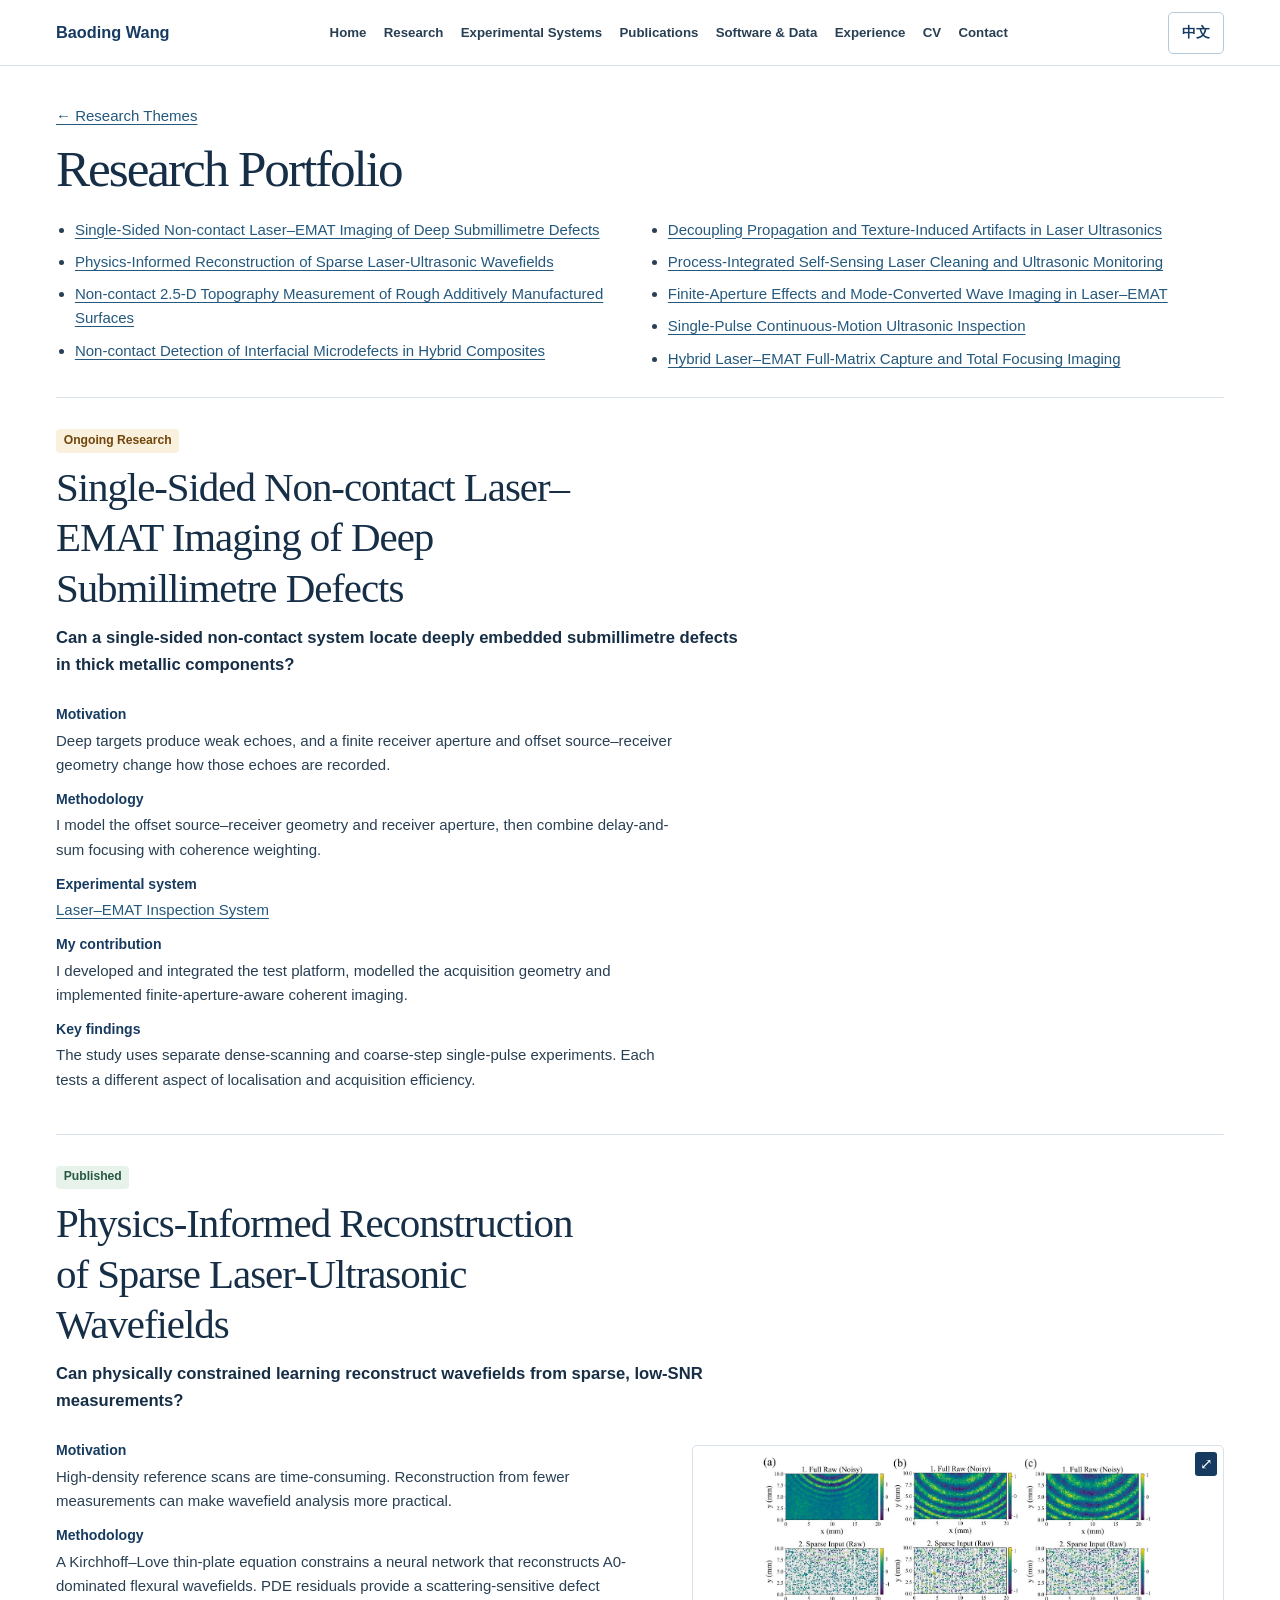
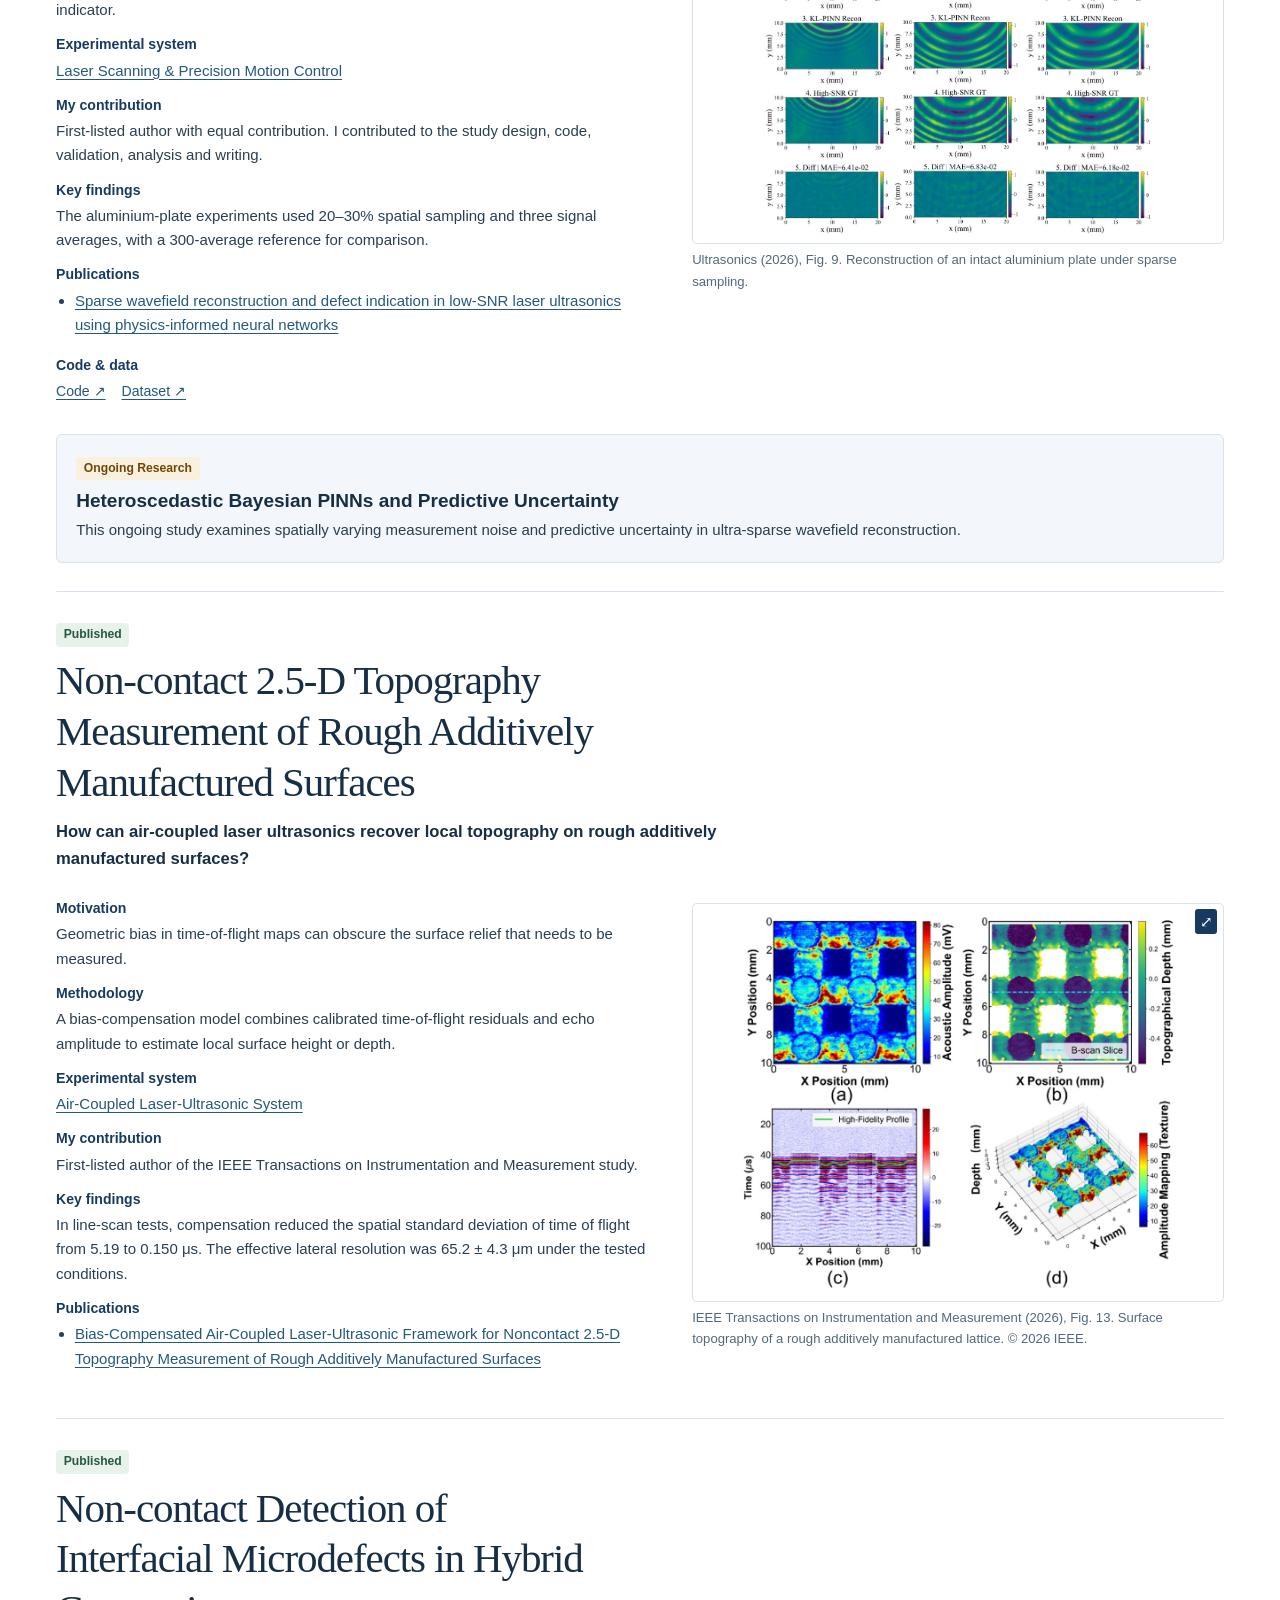
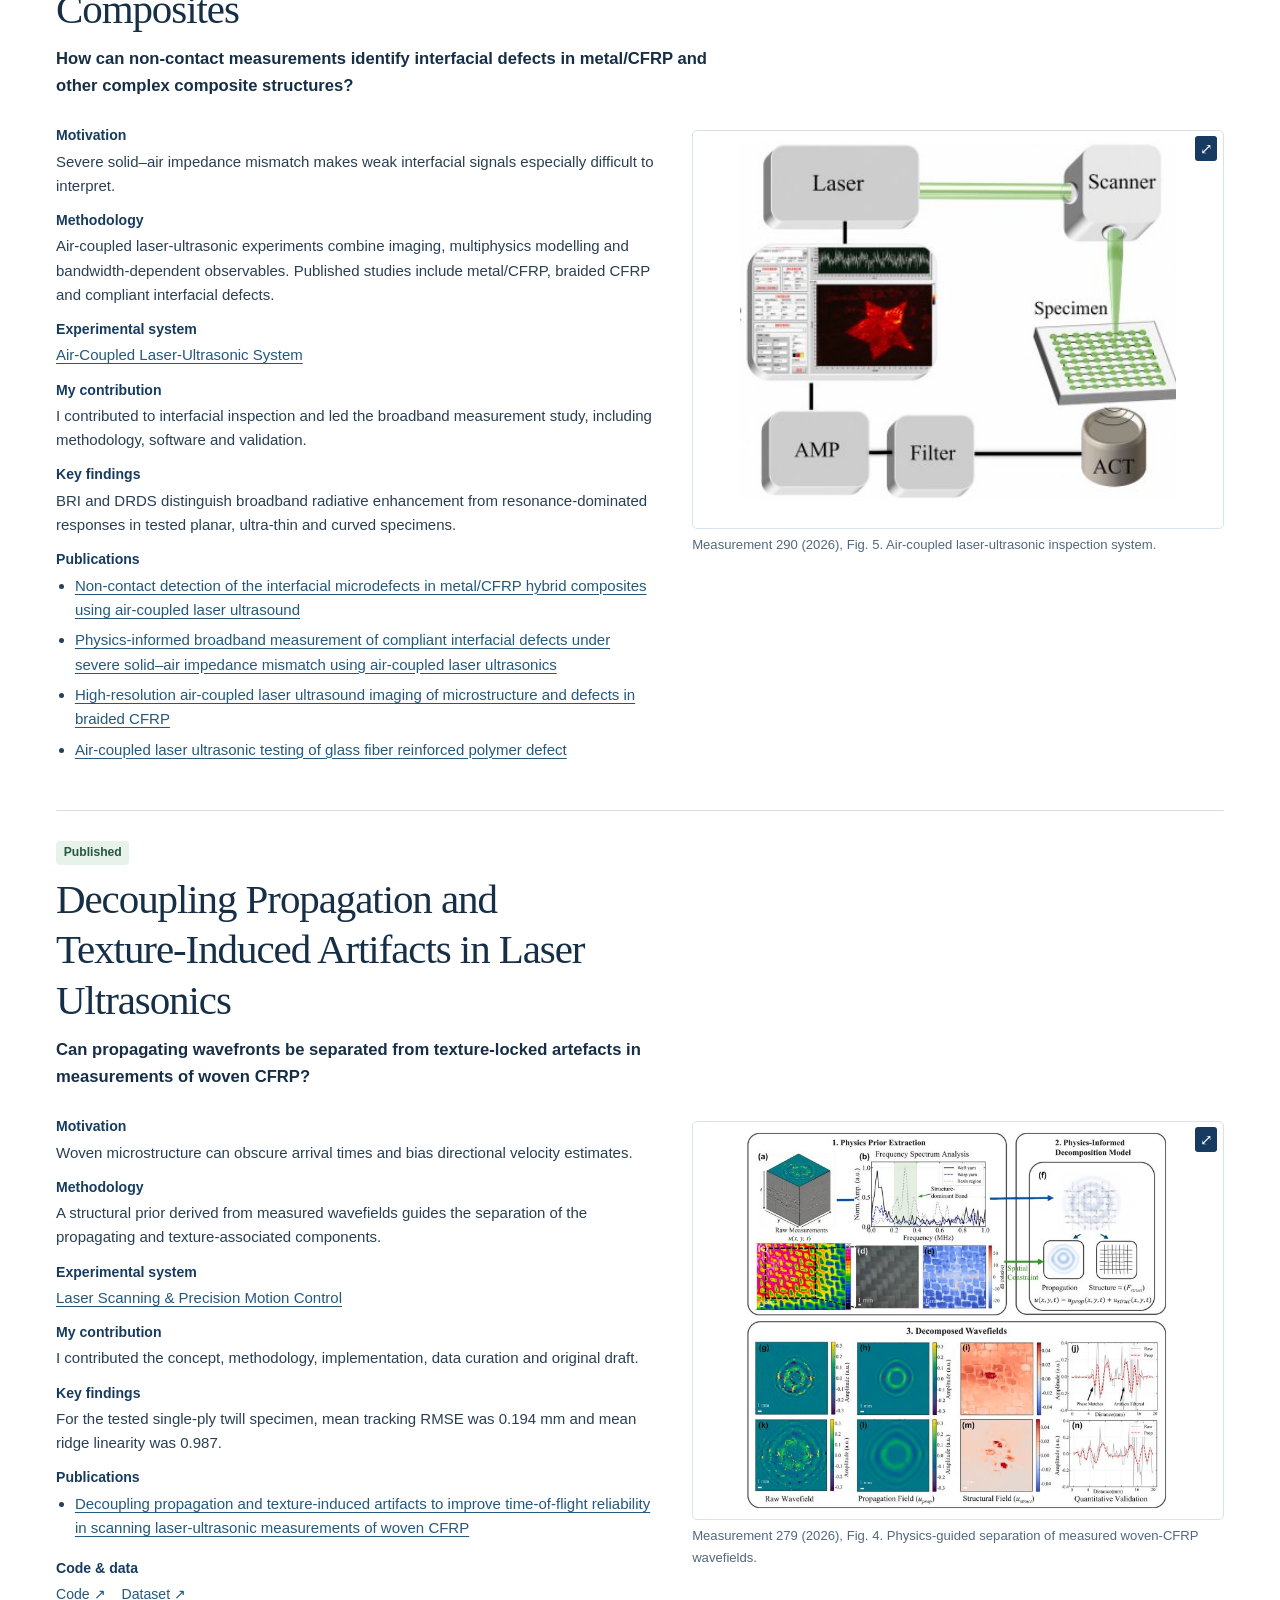
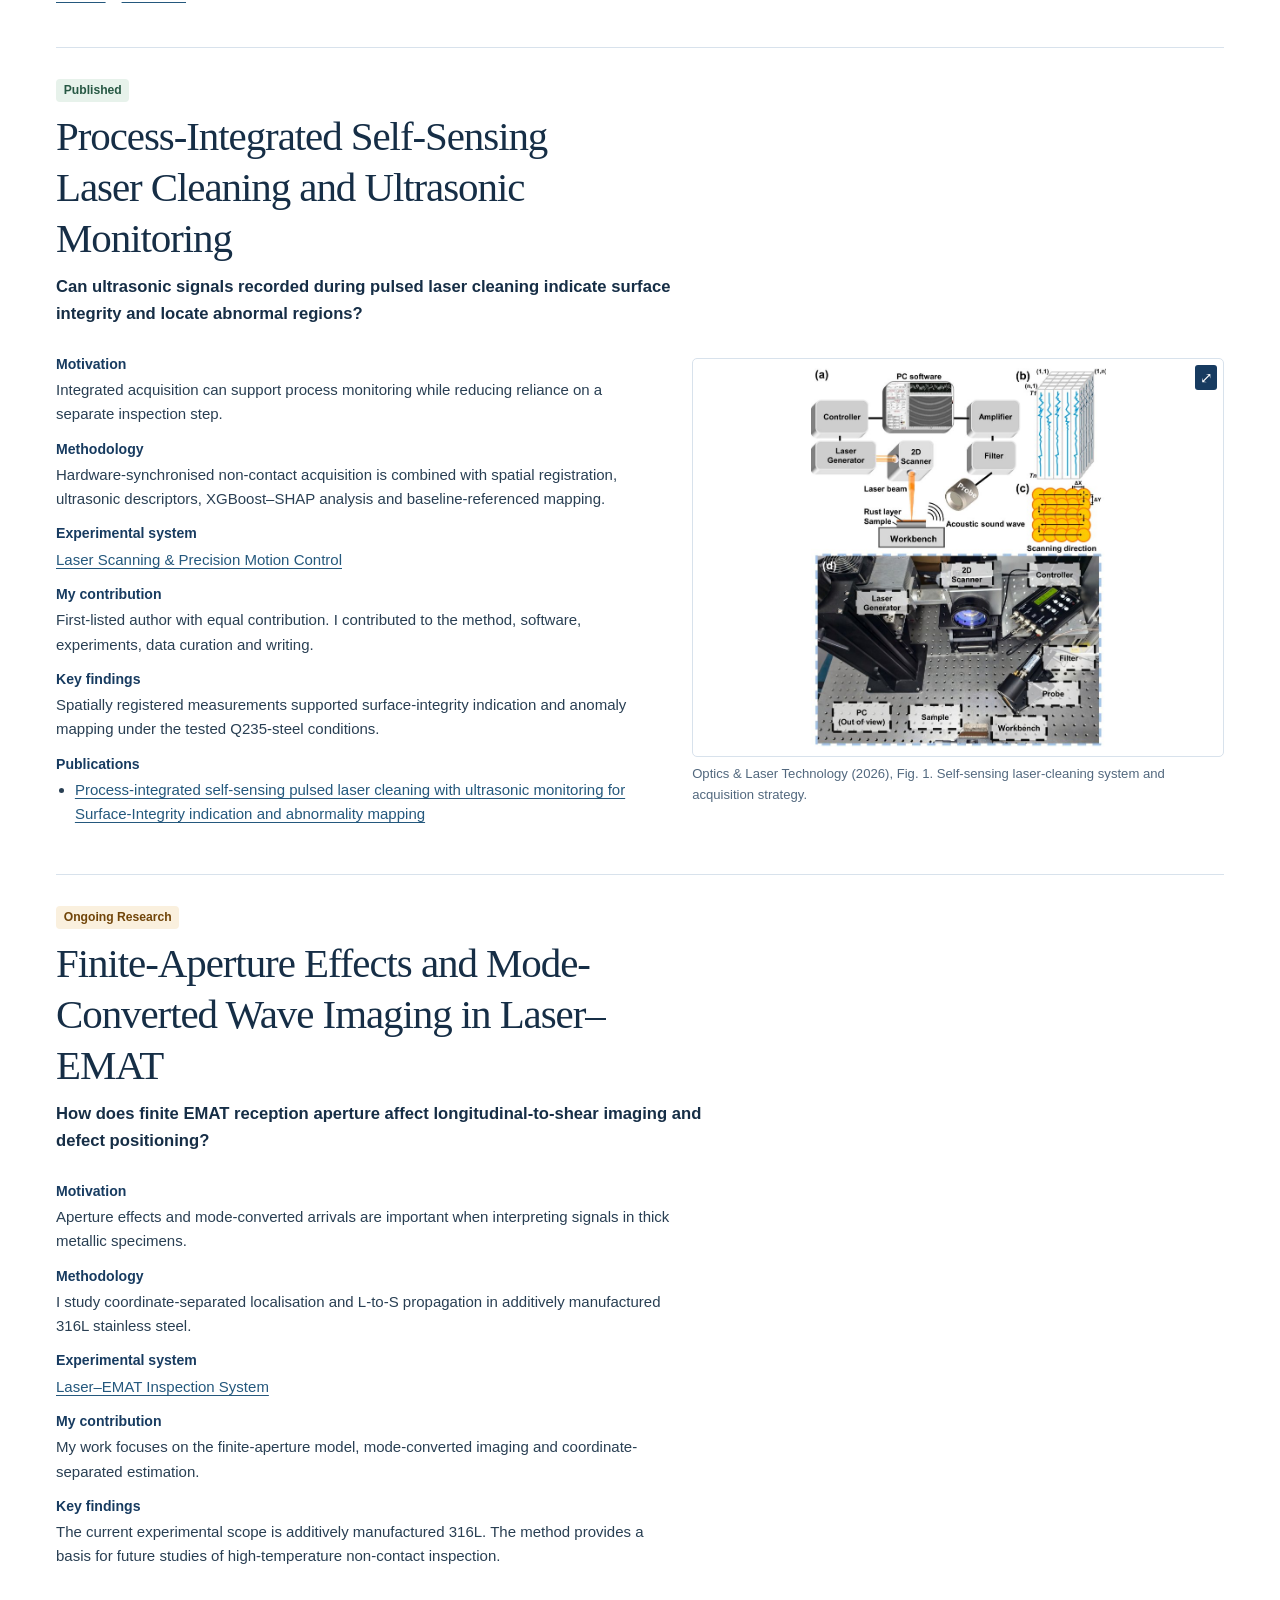
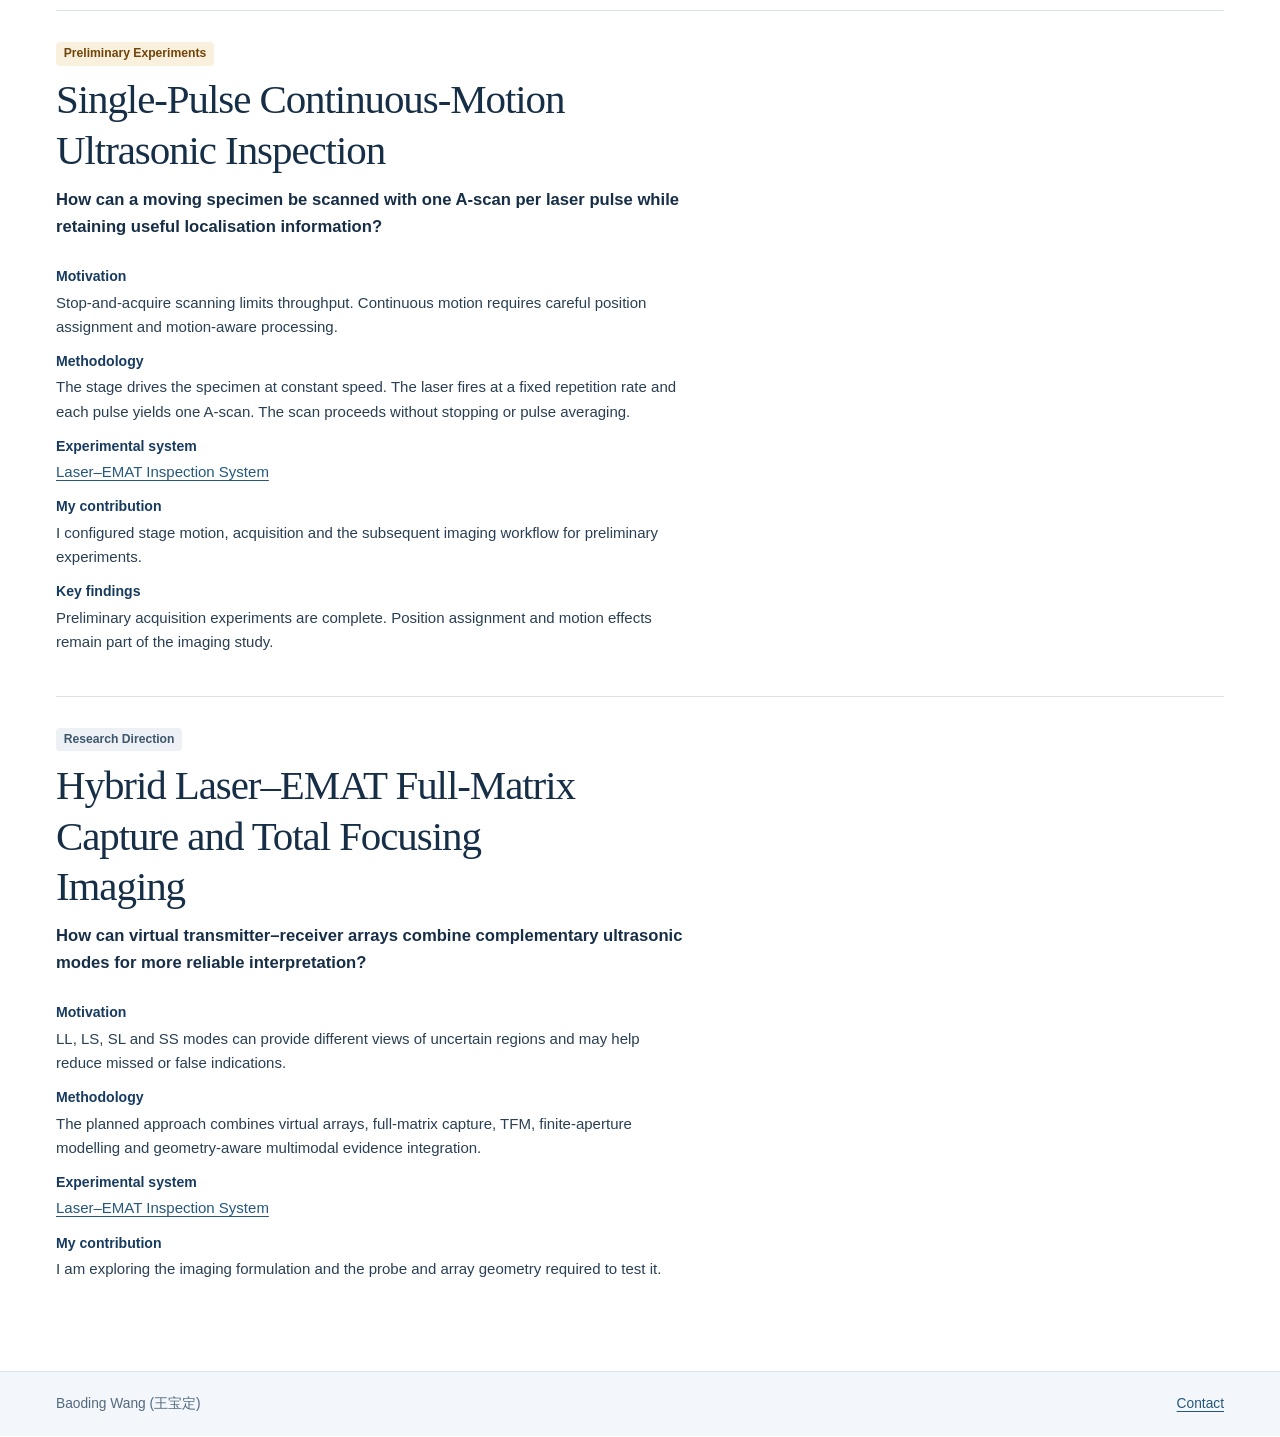
==== commit 0390f5f5: "Show the published rough-surface topography figure" ====
--- a/research.html
+++ b/research.html
@@ -50,7 +50,13 @@
         </article><article class="project" id="am-topography">
           <div class="card-heading"><span class="status status-published"><span class="en">Published</span><span class="zh" lang="zh-CN">已发表</span></span><h2><span class="en">Non-contact 2.5-D Topography Measurement of Rough Additively Manufactured Surfaces</span><span class="zh" lang="zh-CN">粗糙增材制造表面的非接触 2.5-D 形貌测量</span></h2></div>
           <p class="research-question"><span class="en">How can air-coupled laser ultrasonics recover local topography on rough additively manufactured surfaces?</span><span class="zh" lang="zh-CN">如何利用空耦激光超声重建粗糙增材制造表面的局部形貌？</span></p>
-          <div class="project-content no-figure"><dl class="details-grid"><div><dt><span class="en">Motivation</span><span class="zh" lang="zh-CN">研究动机</span></dt><dd><span class="en">Geometric bias in time-of-flight maps can obscure the surface relief that needs to be measured.</span><span class="zh" lang="zh-CN">到时图中的几何偏差会掩盖待测表面起伏。</span></dd></div><div><dt><span class="en">Methodology</span><span class="zh" lang="zh-CN">研究方法</span></dt><dd><span class="en">A bias-compensation model combines calibrated time-of-flight residuals and echo amplitude to estimate local surface height or depth.</span><span class="zh" lang="zh-CN">通过偏差补偿将标定后的飞行时间残差与回波幅值结合，估计局部表面高度或深度。</span></dd></div><div><dt><span class="en">Experimental system</span><span class="zh" lang="zh-CN">实验系统</span></dt><dd><a href="index.html#system-air-coupled"><span class="en">Air-Coupled Laser-Ultrasonic System</span><span class="zh" lang="zh-CN">空耦激光超声检测系统</span></a></dd></div><div><dt><span class="en">My contribution</span><span class="zh" lang="zh-CN">个人贡献</span></dt><dd><span class="en">First-listed author of the IEEE Transactions on Instrumentation and Measurement study.</span><span class="zh" lang="zh-CN">IEEE Transactions on Instrumentation and Measurement 论文列名第一。</span></dd></div><div><dt><span class="en">Key findings</span><span class="zh" lang="zh-CN">主要结果</span></dt><dd><span class="en">In line-scan tests, compensation reduced the spatial standard deviation of time of flight from 5.19 to 0.150 μs. The effective lateral resolution was 65.2 ± 4.3 μm under the tested conditions.</span><span class="zh" lang="zh-CN">直线扫查中，补偿将飞行时间的空间标准差从 5.19 μs 降至 0.150 μs。测试条件下有效横向分辨率为 65.2 ± 4.3 μm。</span></dd></div><div><dt><span class="en">Publications</span><span class="zh" lang="zh-CN">关联论文</span></dt><dd><ul class="reference-list"><li><a href="index.html#paper-tim-topography"><span class="en">Bias-Compensated Air-Coupled Laser-Ultrasonic Framework for Noncontact 2.5-D Topography Measurement of Rough Additively Manufactured Surfaces</span><span class="zh" lang="zh-CN">基于偏差补偿空耦激光超声框架的增材制造粗糙表面非接触 2.5-D 形貌测量</span></a></li></ul></dd></div></dl></div>
+          <div class="project-content"><dl class="details-grid"><div><dt><span class="en">Motivation</span><span class="zh" lang="zh-CN">研究动机</span></dt><dd><span class="en">Geometric bias in time-of-flight maps can obscure the surface relief that needs to be measured.</span><span class="zh" lang="zh-CN">到时图中的几何偏差会掩盖待测表面起伏。</span></dd></div><div><dt><span class="en">Methodology</span><span class="zh" lang="zh-CN">研究方法</span></dt><dd><span class="en">A bias-compensation model combines calibrated time-of-flight residuals and echo amplitude to estimate local surface height or depth.</span><span class="zh" lang="zh-CN">通过偏差补偿将标定后的飞行时间残差与回波幅值结合，估计局部表面高度或深度。</span></dd></div><div><dt><span class="en">Experimental system</span><span class="zh" lang="zh-CN">实验系统</span></dt><dd><a href="index.html#system-air-coupled"><span class="en">Air-Coupled Laser-Ultrasonic System</span><span class="zh" lang="zh-CN">空耦激光超声检测系统</span></a></dd></div><div><dt><span class="en">My contribution</span><span class="zh" lang="zh-CN">个人贡献</span></dt><dd><span class="en">First-listed author of the IEEE Transactions on Instrumentation and Measurement study.</span><span class="zh" lang="zh-CN">IEEE Transactions on Instrumentation and Measurement 论文列名第一。</span></dd></div><div><dt><span class="en">Key findings</span><span class="zh" lang="zh-CN">主要结果</span></dt><dd><span class="en">In line-scan tests, compensation reduced the spatial standard deviation of time of flight from 5.19 to 0.150 μs. The effective lateral resolution was 65.2 ± 4.3 μm under the tested conditions.</span><span class="zh" lang="zh-CN">直线扫查中，补偿将飞行时间的空间标准差从 5.19 μs 降至 0.150 μs。测试条件下有效横向分辨率为 65.2 ± 4.3 μm。</span></dd></div><div><dt><span class="en">Publications</span><span class="zh" lang="zh-CN">关联论文</span></dt><dd><ul class="reference-list"><li><a href="index.html#paper-tim-topography"><span class="en">Bias-Compensated Air-Coupled Laser-Ultrasonic Framework for Noncontact 2.5-D Topography Measurement of Rough Additively Manufactured Surfaces</span><span class="zh" lang="zh-CN">基于偏差补偿空耦激光超声框架的增材制造粗糙表面非接触 2.5-D 形貌测量</span></a></li></ul></dd></div></dl><figure class="research-visual">
+      <a class="figure-link" href="assets/images/additive-manufacturing/tim-topography.png" data-figure>
+        <img src="assets/images/additive-manufacturing/tim-topography.png" width="992" height="856" alt="Amplitude C-scan, time-of-flight depth map, B-scan and reconstructed 2.5-D topography of a rough additively manufactured lattice." data-alt-zh="粗糙增材制造点阵的幅值 C 扫描图、飞行时间深度图、B 扫描与 2.5-D 重建形貌。" loading="lazy" decoding="async">
+        <span class="figure-expand" aria-hidden="true">⤢</span>
+      </a>
+      <figcaption><span class="en">IEEE Transactions on Instrumentation and Measurement (2026), Fig. 13. Surface topography of a rough additively manufactured lattice. © 2026 IEEE.</span><span class="zh" lang="zh-CN">IEEE Transactions on Instrumentation and Measurement（2026）图 13。粗糙增材制造点阵的表面形貌。 © 2026 IEEE.</span></figcaption>
+    </figure></div>
 
         </article><article class="project" id="hybrid-composites">
           <div class="card-heading"><span class="status status-published"><span class="en">Published</span><span class="zh" lang="zh-CN">已发表</span></span><h2><span class="en">Non-contact Detection of Interfacial Microdefects in Hybrid Composites</span><span class="zh" lang="zh-CN">混合复合材料界面微缺陷的非接触检测</span></h2></div>
